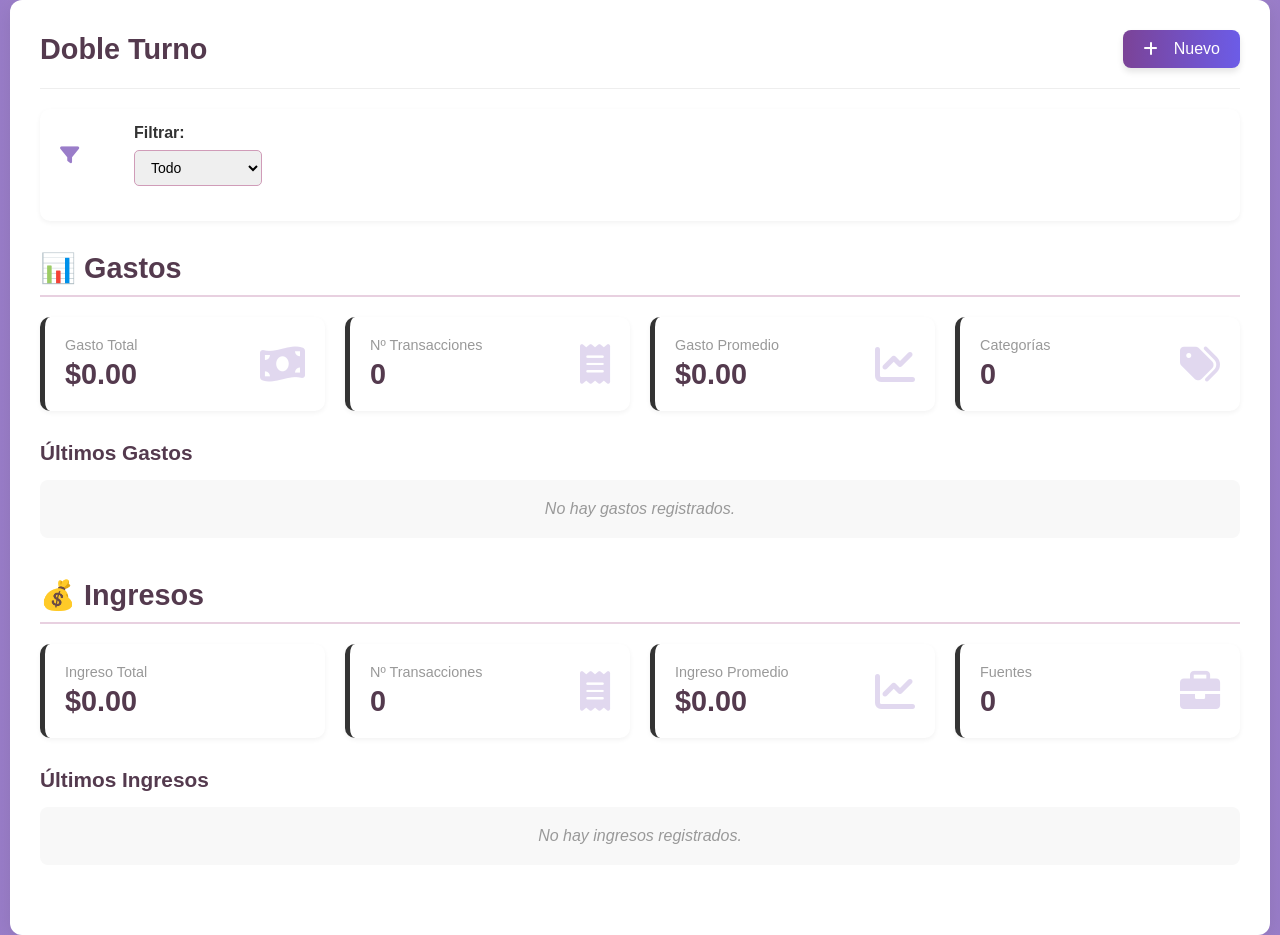
==== page1.html @ 8e4b6fa6 "feat(pwa): Estructura y bd" ====
<!DOCTYPE html>
<html lang="es">
<head>
    <meta charset="UTF-8">
    <meta name="viewport" content="width=device-width, initial-scale=1.0">
    <title>Doble Turno Gastos - Dashboard</title>
    <link rel="manifest" href="manifest.json">
    <link rel="stylesheet" href="styles.css"> 
    <link rel="stylesheet" href="https://cdnjs.cloudflare.com/ajax/libs/font-awesome/6.0.0/css/all.min.css">
</head>
<body>
    
    <div class="dashboard-container">

        <header class="dashboard-header">
            <div class="header-info">
                <h1>Doble Turno</h1>
            </div>
            <button class="new-expense-button" id="btnNuevoGasto">
                <i class="fas fa-plus"></i> Nuevo
            </button>
        </header> 
        
        <div class="filter-section">
            <div class="filter-controls">
                <i class="fas fa-filter filter-icon"></i>

                <div class="filter-group">
                    <label for="filter-mes">Filtrar:</label>
                    <select id="filter-mes" class="filter-select">
                        <option value="todo">Todo</option>
                        <option value="esta-semana">Esta semana</option>
                        <option value="este-mes">Este mes</option>
                        <option value="este-anio">Este año</option>
                    </select>
                </div>
            </div>
        </div>

        <section class="metrics-section">
            <h2 class="section-title">📊 Gastos</h2>
            
            <div class="metrics-grid">
                <div class="metric-card card-1">
                    <div class="metric-info">
                        <p class="metric-label">Gasto Total</p>
                        <h3 class="metric-value" id="gastoTotalValue">$0.00</h3>
                    </div>
                    <i class="fas fa-money-bill-wave card-icon"></i>
                </div>
                <div class="metric-card card-2">
                    <div class="metric-info">
                        <p class="metric-label">Nº Transacciones</p>
                        <h3 class="metric-value" id="gastoNumeroValue">0</h3>
                    </div>
                    <i class="fas fa-receipt card-icon"></i>
                </div>
                <div class="metric-card card-3">
                    <div class="metric-info">
                        <p class="metric-label">Gasto Promedio</p>
                        <h3 class="metric-value" id="gastoPromedioValue">$0.00</h3>
                    </div>
                    <i class="fas fa-chart-line card-icon"></i>
                </div>
                <div class="metric-card card-4">
                    <div class="metric-info">
                        <p class="metric-label">Categorías</p>
                        <h3 class="metric-value" id="gastoCategoriasValue">0</h3>
                    </div>
                    <i class="fas fa-tags card-icon"></i>
                </div>
            </div>
            
            <h3 class="list-title">Últimos Gastos</h3>
            <div class="transaction-list" id="gasto-list">
                </div>
        </section>

        <section class="metrics-section">
            <h2 class="section-title">💰 Ingresos</h2>
            
            <div class="metrics-grid">
                <div class="metric-card card-5">
                    <div class="metric-info">
                        <p class="metric-label">Ingreso Total</p>
                        <h3 class="metric-value" id="ingresoTotalValue">$0.00</h3>
                    </div>
                    <i class="fas fa-sack-dollar card-icon"></i>
                </div>
                <div class="metric-card card-6">
                    <div class="metric-info">
                        <p class="metric-label">Nº Transacciones</p>
                        <h3 class="metric-value" id="ingresoNumeroValue">0</h3>
                    </div>
                    <i class="fas fa-receipt card-icon"></i>
                </div>
                <div class="metric-card card-7">
                    <div class="metric-info">
                        <p class="metric-label">Ingreso Promedio</p>
                        <h3 class="metric-value" id="ingresoPromedioValue">$0.00</h3>
                    </div>
                    <i class="fas fa-chart-line card-icon"></i>
                </div>
                <div class="metric-card card-8">
                    <div class="metric-info">
                        <p class="metric-label">Fuentes</p>
                        <h3 class="metric-value" id="ingresoCategoriasValue">0</h3>
                    </div>
                    <i class="fas fa-briefcase card-icon"></i>
                </div>
            </div>
            
            <h3 class="list-title">Últimos Ingresos</h3>
            <div class="transaction-list" id="ingreso-list">
                </div>
        </section>

    </div>

    <div id="newExpenseModal" class="modal-overlay">
        <div class="modal-content">
            <div class="modal-header">
                <h2>Nueva Transacción</h2>
                <button class="close-button">&times;</button>
            </div>
            <form class="expense-form">
                
                <div class="form-group">
                    <label for="filter-trx">Tipo *</label>
                    <select id="filter-trx" name="tipo" required>
                        <option value="gasto">Gasto</option>
                        <option value="ingreso">Ingreso</option>
                    </select>
                </div>

                <div class="form-group">
                    <label for="monto">Monto *</label>
                    <input type="number" id="monto" name="monto" required min="0.01" step="0.01" placeholder="Ej: 50.00">
                </div>

                <div class="form-group">
                    <label for="categoria">Categoría *</label>
                    <select id="categoria" name="categoria" required>
                        <option value="">Seleccione una categoría</option>
                        <optgroup label="Gastos">
                            <option value="Comida">Comida</option>
                            <option value="Transporte">Transporte</option>
                            <option value="Servicios">Servicios</option>
                            <option value="Entretenimiento">Entretenimiento</option>
                            <option value="Otros">Otros Gastos</option>
                        </optgroup>
                        <optgroup label="Ingresos">
                            <option value="Salario">Salario</option>
                            <option value="Inversiones">Inversiones</option>
                            <option value="Regalo">Regalo</option>
                            <option value="Venta">Venta</option>
                        </optgroup>
                    </select>
                </div>

                <div class="form-group">
                    <label for="fecha">Fecha *</label>
                    <input type="date" id="fecha" name="fecha" required>
                </div>

                <div class="form-group">
                    <label for="metodoPago">Método de Pago</label>
                    <select id="metodoPago" name="metodoPago">
                        <option value="efectivo">Efectivo</option>
                        <option value="tarjeta">Tarjeta</option>
                        <option value="transferencia">Transferencia</option>
                    </select>
                </div>

                <div class="form-group">
                    <label for="recibo">Recibo (Foto)</label>
                    <input type="file" id="recibo" name="recibo" accept="image/*" capture="camera">
                </div>


                <div class="form-group">
                    <label for="descripcion">Descripción</label>
                    <textarea id="descripcion" name="descripcion" rows="4" placeholder="Agrega detalles..."></textarea>
                </div>

                <div class="form-actions">
                    <button type="button" class="action-button cancel-button">Cancelar</button>
                    <button type="submit" class="action-button save-button">Guardar</button>
                </div>
            </form>
        </div>
    </div>

    <script src="db.js"></script>
    <script src="main.js"></script> 

   <script>
    if ('serviceWorker' in navigator) {
        window.addEventListener('load', () => {
            navigator.serviceWorker.register('/service-worker.js')
                .then(reg => {
                    console.log('Service Worker registrado con éxito:', reg);
                })
                .catch(err => console.log('Registro de Service Worker falló:', err));
        });
    }
    </script>
</body>
</html>
---- styles.css ----
/* Variables para facilitar la personalización de colores */
:root {
    --color-fondo-claro: #fbe6f4; /* Rosa muy claro */
    --color-texto-oscuro: #543a4e; /* Marrón/púrpura oscuro */
    --color-borde-input: #d09cb8; /* Rosa medio */
    --color-boton: #543a4e; /* Mismo que el texto */
    --color-header-bg: #e8d0e0; /* Rosa de la barra superior */
}
/* Variables para colores (CONSOLIDADAS) */
:root {
    /* Colores base (ajustados a tu diseño rosa/púrpura) */
    --color-fondo-claro: #fbe6f4; 
    --color-texto-oscuro: #543a4e; 
    --color-borde-input: #d09cb8; 
    --color-boton: #543a4e; 
    --color-header-bg: #e8d0e0; 
    --color-texto: #333; 
    --color-borde: #DCDCDC; /* Gris claro para bordes */
    --color-principal: #6c5ce7; /* Púrpura */

    /* Colores de Acento y Tarjetas */
    --color-modal-header: #5D0C68; 
    --color-modal-acento: #6A0DAD; 
    --color-fondo-card: #fff;
    --color-gasto: #ff4757; /* Rojo */
    --color-ingreso: #34d399; /* Verde */
    
    /* Colores de Borde de Tarjetas */
    --color-card-1: var(--color-modal-acento); /* Púrpura */
    --color-card-2: #60a5fa; /* Azul */
    --color-card-3: #34d399; /* Verde */
    --color-card-4: #f97316; /* Naranja */
}

/* ==================================================== */
/* 1. ESTILOS GLOBALES Y DE DASHBOARD */
/* ==================================================== */
body {
    font-family: 'Roboto', sans-serif;
    margin: 0;
    padding: 0;
    display: flex;
    justify-content: center;
    align-items: center;
    min-height: 100vh;
    background-color: var(--color-fondo-claro);
    color: var(--color-texto);
    background: linear-gradient(to right, #9a7dc9, var(--color-fondo-claro), #9a7dc9);
}

.dashboard-container {
    width: 95%;
    max-width: 1200px;
    background-color: var(--color-fondo-card);
    border-radius: 12px;
    box-shadow: 0 4px 20px rgba(0, 0, 0, 0.1);
    padding: 30px;
}

/* --- Header y Botón Nuevo Gasto --- */
.dashboard-header {
    display: flex;
    justify-content: space-between;
    align-items: center;
    padding-bottom: 20px;
    margin-bottom: 20px;
    border-bottom: 1px solid #eee;
}

.header-info h1 {
    margin: 0;
    font-size: 1.8rem;
    color: var(--color-texto-oscuro);
}

.new-expense-button {
    background-color: var(--color-boton);
    color: white;
    border: none;
    padding: 10px 20px;
    border-radius: 8px;
    font-size: 1rem;
    cursor: pointer;
    display: flex;
    align-items: center;
    gap: 8px;
    transition: background-color 0.3s;
}
.new-expense-button:hover { background-color: #7d5a73; }

/* --- Títulos y Filtros --- */
.section-title {
    font-size: 1.8rem;
    color: var(--color-texto-oscuro);
    margin-top: 30px;
    margin-bottom: 20px;
    border-bottom: 2px solid var(--color-header-bg);
    padding-bottom: 10px;
}
.list-title {
    font-size: 1.3rem;
    color: var(--color-texto-oscuro);
    margin-top: 30px;
    margin-bottom: 15px;
}
.filter-controls {
    display: flex;
    align-items: center;
    gap: 15px;
    margin-bottom: 20px;
}
.filter-icon { color: var(--color-card-1); font-size: 1.2rem; }
.filter-group label { font-weight: 600; margin-right: 10px; }
.filter-select { padding: 8px 12px; border: 1px solid var(--color-borde); border-radius: 5px; }


/* --- Métricas (Tarjetas) - CSS GRID */
.metrics-grid {
    display: grid;
    grid-template-columns: repeat(auto-fit, minmax(220px, 1fr)); 
    gap: 20px;
    margin-bottom: 30px;
}

.metric-card {
    background-color: var(--color-fondo-card);
    border-radius: 10px;
    padding: 20px;
    box-shadow: 0 2px 5px rgba(0, 0, 0, 0.05);
    display: flex;
    justify-content: space-between;
    align-items: center;
    border-left: 5px solid; 
    transition: transform 0.2s, box-shadow 0.2s; 
}

/* Colores de borde para las 8 tarjetas */
.card-1, .card-5 { border-left-color: var(--color-card-1); }
.card-2, .card-6 { border-left-color: var(--color-card-2); }
.card-3, .card-7 { border-left-color: var(--color-card-3); }
.card-4, .card-8 { border-left-color: var(--color-card-4); }

.metric-card:hover {
    transform: translateY(-3px); 
    box-shadow: 0 4px 8px rgba(0, 0, 0, 0.1);
}

.metric-label { margin: 0; font-size: 0.9rem; color: #999; }
.metric-value { margin: 5px 0 0; font-size: 1.8rem; font-weight: bold; color: var(--color-texto-oscuro); }
.card-icon {
    font-size: 2.5rem;
    color: rgba(154, 125, 201, 0.3);
    margin-left: 15px;
}

/* --- Lista de Transacciones --- */
.transaction-list {
    display: flex;
    flex-direction: column;
    gap: 10px;
    margin-top: 15px;
    margin-bottom: 40px;
}

.transaction-item {
    display: flex;
    justify-content: space-between;
    align-items: center;
    padding: 15px;
    border-radius: 8px;
    background-color: #fcfcfc;
    box-shadow: 0 1px 3px rgba(0, 0, 0, 0.05);
    border-left: 5px solid; 
}
/* Colorea el borde lateral de la transacción */
.transaction-item:has(.t-amount.gasto) { border-left-color: var(--color-gasto); }
.transaction-item:has(.t-amount.ingreso) { border-left-color: var(--color-ingreso); }

.t-details { display: flex; align-items: center; gap: 15px; flex-grow: 1; }
.t-icon { font-size: 1.2rem; color: var(--color-borde-input); }
.t-info h4 { margin: 0; font-size: 1rem; font-weight: 600; color: var(--color-texto-oscuro); }
.t-info span { font-size: 0.85rem; color: #999; }
.t-amount { font-weight: bold; font-size: 1.1rem; min-width: 80px; text-align: right;}
.t-amount.gasto { color: var(--color-gasto); }
.t-amount.ingreso { color: var(--color-ingreso); }
.t-actions i { cursor: pointer; color: #999; margin-left: 15px; transition: color 0.2s; }
.t-actions i:hover { color: var(--color-gasto); }

.empty-list-message {
    text-align: center;
    padding: 20px;
    color: #999;
    font-style: italic;
    background-color: #f8f8f8;
    border-radius: 8px;
}


/* ==================================================== */
/* 2. ESTILOS DEL MODAL (con Scroll Fix) */
/* ==================================================== */

/* 1. Overlay */
.modal-overlay {
    display: none; 
    position: fixed;
    top: 0;
    left: 0;
    width: 100%;
    height: 100%; 
    background: rgba(0, 0, 0, 0.6);
    z-index: 1000;
}
.modal-overlay.active {
    display: flex; 
    justify-content: center; 
    align-items: center;     
}

/* 2. Modal Content (Contenedor principal con limitación de altura) */
.modal-content {
    background: white;
    width: 90%;
    max-width: 500px;
    border-radius: 12px;
    box-shadow: 0 5px 15px rgba(0, 0, 0, 0.3);
    max-height: 85vh; /* Limita la altura de la tarjeta */
    display: flex;
    flex-direction: column; 
    overflow: hidden; 
    padding: 0;
}

/* 3. Header del Modal (Fijo) */
.modal-header {
    display: flex;
    justify-content: space-between;
    align-items: center;
    padding: 15px 25px;
    border-bottom: 1px solid #eee;
    flex-shrink: 0; 
}
.modal-header h2 { margin: 0; font-size: 1.2rem; color: var(--color-modal-header); }
.close-button { background: none; border: none; font-size: 18px; color: #999; cursor: pointer; padding: 5px; transition: color 0.2s; }
.close-button:hover { color: #555; }

/* 4. Formulario (Área de Scroll) */
.expense-form {
    padding: 25px;
    overflow-y: auto;   /* Activa la barra de scroll vertical aquí */
    flex: 1;            
    min-height: 0;      
}

.form-group { margin-bottom: 20px; }
label { display: block; margin-bottom: 8px; color: #333333; font-weight: 600; }

.expense-form input:not([type="checkbox"]):not([type="file"]), 
.expense-form select, 
.expense-form textarea {
    width: 100%;
    padding: 12px;
    border: 1px solid var(--color-borde); 
    border-radius: 6px;
    box-sizing: border-box; 
    transition: border-color 0.3s;
    font-size: 16px;
}
.expense-form input:focus, .expense-form select:focus, .expense-form textarea:focus {
    border-color: var(--color-modal-acento);
    outline: none;
}
.form-group textarea { min-height: 80px; resize: vertical; }

/* 5. Botones de Acción */
.form-actions {
    display: flex;
    justify-content: flex-end;
    gap: 15px;
    margin-top: 30px;
}
.form-actions button {
    padding: 10px 20px;
    border-radius: 6px;
    font-size: 1rem;
    cursor: pointer;
    transition: background-color 0.3s, border-color 0.3s;
}
.form-actions .save-button { background-color: var(--color-modal-acento); color: white; border: none; }
.form-actions .cancel-button { background-color: transparent; color: var(--color-modal-acento); border: 1px solid var(--color-modal-acento); }
.form-actions .save-button:hover { background-color: #503d6d; }
.form-actions .cancel-button:hover { background-color: #f3f3f3; }

/* --- Media Query (Responsividad) --- */
@media (max-width: 768px) {
    .dashboard-container { padding: 20px 10px; }
    .metrics-grid { grid-template-columns: repeat(auto-fit, minmax(150px, 1fr)); }
}
/* 1. Estilos Globales y de Fondo */
body {
    font-family: sans-serif;
    margin: 0;
    padding: 0;
    display: flex;
    justify-content: center;
    align-items: center;
    min-height: 100vh;
    background-color: var(--color-fondo-claro);
    /* Aquí necesitarías CSS avanzado (background-image) para los billetes y corazones */
    /* Este degradado simula el borde púrpura de la ventana */
    background: linear-gradient(to right, #9a7dc9, var(--color-fondo-claro), #9a7dc9);
}

/* 2. Contenedor Principal (la "página") */
.login-container {
    width: 400px;
    background-color: white; /* El área central parece ser blanca/clara */
    border: 5px solid var(--color-borde-input);
    border-radius: 10px;
    box-shadow: 0 4px 8px rgba(0, 0, 0, 0.1);
    overflow: hidden; /* Para contener el header */
}

/* 3. Estilos del Encabezado (Logo y Título) */
.header {
    background-color: var(--color-header-bg);
    padding: 15px 20px;
    display: flex;
    flex-direction: column;
    align-items: flex-start;
    border-bottom: 2px solid var(--color-borde-input);
}

.logo-container {
    display: flex;
    align-items: center;
    margin-bottom: 10px;
}

.logo {
    width: 40px; /* Ajusta el tamaño de tu logo */
    height: auto;
    margin-right: 10px;
}

.logo-text {
    font-size: 10px;
    color: var(--color-texto-oscuro);
    font-weight: bold;
}

.header h1 {
    font-family: serif; /* Usar una fuente decorativa similar */
    font-size: 28px;
    color: var(--color-texto-oscuro);
    margin: 0;
    align-self: center; /* Centrar el título "Doble Turno Gastos" */
    padding-top: 10px;
}

/* 4. Estilos del Formulario */
.login-form {
    padding: 30px;
    display: flex;
    flex-direction: column;
    align-items: center;
}

.icon-placeholder {
    margin-bottom: 20px;
    font-size: 70px; /* Tamaño del ícono de usuario */
    color: #e8c4d7; /* Color rosa claro del ícono */
}

.input-group {
    width: 100%;
    margin-bottom: 15px;
}

.input-group input {
    width: 100%;
    padding: 10px 15px;
    box-sizing: border-box;
    border: 2px solid var(--color-borde-input);
    border-radius: 20px;
    font-size: 16px;
    color: var(--color-texto-oscuro);
    text-align: center; /* Centrar el texto dentro del input */
}

.input-group input::placeholder {
    color: var(--color-texto-oscuro);
    opacity: 0.7;
}

/* 5. Estilos del Botón */
.login-button {
    width: 100%;
    padding: 10px;
    background-color: var(--color-boton);
    color: white;
    border: none;
    border-radius: 20px;
    font-size: 18px;
    font-weight: bold;
    cursor: pointer;
    margin-top: 20px;
    transition: background-color 0.3s;
}

.login-button:hover {
    background-color: #725a6f;
}

/* 6. Mensaje de Error (oculto/pequeño) */
.error-message {
    font-size: 10px;
    color: #e8d0e0;
    margin-top: 15px;
}
/* Page 1
/* Variables para colores */
:root {
    --color-principal: #6c5ce7; /* Púrpura */
    --color-texto-principal: #333;
    --color-fondo-claro: #f8f8f8;
    --color-tarjeta-bg: white;
}

body {
    font-family: Arial, sans-serif;
    background-color: var(--color-fondo-claro);
    padding: 20px;
}

.dashboard-container {
    max-width: 1100px;
    margin: 0 auto;
}

/* 1. Encabezado y Botón */
.dashboard-header {
    display: flex;
    justify-content: space-between;
    align-items: center;
    margin-bottom: 25px;
}

.dashboard-header h1 {
    color: var(--color-principal);
    font-size: 30px;
    margin: 0;
}

.dashboard-header .date {
    color: #666;
    margin-top: 5px;
}

.new-expense-button {
    background: linear-gradient(to right, #7b4397, var(--color-principal));
    color: white;
    border: none;
    padding: 12px 20px;
    border-radius: 10px;
    font-size: 16px;
    cursor: pointer;
    box-shadow: 0 4px 6px rgba(0, 0, 0, 0.1);
    display: flex;
    align-items: center;
}

.new-expense-button i {
    margin-right: 8px;
}

/* 2. Sección de Filtros */
.filter-section {
    background-color: var(--color-tarjeta-bg);
    padding: 15px 20px;
    border-radius: 10px;
    margin-bottom: 25px;
    box-shadow: 0 2px 5px rgba(0, 0, 0, 0.05);
}

.filter-controls {
    display: flex;
    align-items: center;
}

.filter-icon {
    color: #999;
    margin-right: 40px;
    font-size: 45px;
}

.filter-group {
    margin-right: 20px;
    /* Estilos para el select */
}

.filter-select {
    padding: 8px 10px;
    border: 1px solid #ddd;
    border-radius: 5px;
    font-size: 14px;
    min-width: 120px;
}

/* 3. Grid de Métricas */
.metrics-grid {
    display: grid;
    /* 2 columnas por fila */
    grid-template-columns: repeat(2, 1fr); 
    gap: 20px;
    margin-bottom: 25px;
}

.metric-card {
    background-color: var(--color-tarjeta-bg);
    padding: 20px;
    border-radius: 10px;
    box-shadow: 0 4px 10px rgba(0, 0, 0, 0.08);
    display: flex;
    justify-content: space-between;
    align-items: center;
}

.metric-label {
    margin: 0;
    color: #888;
    font-size: 14px;
}

.metric-value {
    margin: 5px 0 0 0;
    font-size: 28px;
    font-weight: bold;
    color: var(--color-texto-principal);
}

.metric-icon {
    width: 45px;
    height: 45px;
    border-radius: 8px;
    /* Estilo de los cuadros de color */
}

/* Colores de los cuadros */
.metric-icon.purple { background: linear-gradient(135deg, #a55eea, #7b4397); }
.metric-icon.blue { background: linear-gradient(135deg, #0984e3, #74b9ff); }
.metric-icon.green { background: linear-gradient(135deg, #00b894, #55efc4); }
.metric-icon.orange { background: linear-gradient(135deg, #ff7675, #fab1a0); }

/* 4. Sección Inferior */
.detail-section h2 {
    font-size: 18px;
    color: var(--color-texto-principal);
    margin-bottom: 15px;
}

/* Variables para facilitar la personalización de colores */
:root {
    /* Colores base (ajustados a tu diseño rosa/púrpura) */
    --color-fondo-claro: #fbe6f4; /* Rosa muy claro */
    --color-texto-oscuro: #543a4e; /* Marrón/púrpura oscuro */
    --color-borde-input: #d09cb8; /* Rosa medio */
    --color-boton: #543a4e; /* Mismo que el texto del botón principal */
    --color-header-bg: #e8d0e0; /* Rosa de la barra superior */
    --color-texto: #333; /* Texto general */
    --color-borde: #d09cb8; /* Borde general */

    /* Colores de Tarjetas de Métricas (Ajustados al video) */
    --color-card-1: #9a7dc9; /* Púrpura */
    --color-card-2: #60a5fa; /* Azul */
    --color-card-3: #34d399; /* Verde */
    --color-card-4: #f97316; /* Naranja */
    --color-fondo-card: #fff;
}

/* 1. Estilos Globales y de Fondo */
body {
    font-family: sans-serif;
    margin: 0;
    padding: 0;
    display: flex;
    justify-content: center;
    align-items: center;
    min-height: 100vh;
    background-color: var(--color-fondo-claro);
    color: var(--color-texto);
    /* Degradado para simular el borde púrpura de la ventana */
    background: linear-gradient(to right, #9a7dc9, var(--color-fondo-claro), #9a7dc9);
}

/* 2. Contenedor Principal (Dashboard) */
.dashboard-container {
    width: 95%;
    max-width: 1100px;
    background-color: var(--color-fondo-card);
    border-radius: 12px;
    box-shadow: 0 4px 20px rgba(0, 0, 0, 0.1);
    padding: 20px;
}

/* --- HEADER del Dashboard --- */
.dashboard-header {
    display: flex;
    justify-content: space-between;
    align-items: center;
    padding-bottom: 20px;
    margin-bottom: 20px;
    border-bottom: 1px solid #eee;
}

.header-info h1 {
    margin: 0;
    font-size: 1.8rem;
    color: var(--color-texto-oscuro);
}

.header-info h2 {
    margin: 0;
    font-size: 1.1rem;
    color: var(--color-texto);
    font-weight: 400;
}

.header-info .date {
    font-size: 0.8rem;
    color: #999;
}

.new-expense-button {
    background-color: var(--color-boton);
    color: white;
    border: none;
    padding: 10px 20px;
    border-radius: 8px;
    font-size: 1rem;
    cursor: pointer;
    display: flex;
    align-items: center;
    gap: 8px;
    transition: background-color 0.3s;
}

.new-expense-button:hover {
    background-color: #7d5a73; /* Tono más oscuro */
}

/* --- Filtros --- */
.filter-section {
    margin-bottom: 20px;
}

.filter-controls {
    display: flex;
    align-items: center;
    gap: 15px;
}

.filter-icon {
    color: var(--color-card-1); /* Púrpura */
    font-size: 1.2rem;
}

.filter-group label {
    font-weight: 600;
    margin-right: 10px;
}

.filter-select {
    padding: 8px 12px;
    border: 1px solid var(--color-borde);
    border-radius: 5px;
}

/* --- Métricas (Tarjetas) --- */
.metrics-grid {
    display: grid;
    grid-template-columns: repeat(auto-fit, minmax(200px, 1fr));
    gap: 20px;
    margin-bottom: 30px;
}

.metric-card {
    background-color: var(--color-fondo-card);
    border-radius: 10px;
    padding: 20px;
    box-shadow: 0 2px 5px rgba(0, 0, 0, 0.05);
    display: flex;
    justify-content: space-between;
    align-items: center;
    border-left: 5px solid; /* Usado para el color de la tarjeta */
}

.card-1 { border-left-color: var(--color-card-1); }
.card-2 { border-left-color: var(--color-card-2); }
.card-3 { border-left-color: var(--color-card-3); }
.card-4 { border-left-color: var(--color-card-4); }

.metric-label {
    margin: 0;
    font-size: 0.9rem;
    color: #999;
}

.metric-value {
    margin: 5px 0 0;
    font-size: 1.6rem;
    font-weight: bold;
    color: var(--color-texto-oscuro);
}

.metric-icon {
    width: 40px;
    height: 40px;
    border-radius: 50%;
    /* Simulación de íconos en los colores */
}

/* --- Tabla de Gastos (Detalle) --- */
.detail-section h3 {
    color: var(--color-texto-oscuro);
    border-bottom: 1px solid #eee;
    padding-bottom: 10px;
    margin-bottom: 15px;
}

.transaction-list {
    display: flex;
    flex-direction: column;
    gap: 15px;
}

.transaction-item {
    display: flex;
    justify-content: space-between;
    align-items: center;
    padding: 10px 0;
    border-bottom: 1px solid #f9f9f9;
}

.t-details {
    display: flex;
    align-items: center;
    gap: 15px;
}

.t-info h4 {
    margin: 0;
    font-size: 1rem;
    font-weight: 600;
}

.t-info span {
    font-size: 0.85rem;
    color: #999;
}

.t-amount {
    font-weight: bold;
    color: #ff4757; /* Rojo para gastos */
}

.t-actions i {
    cursor: pointer;
    color: var(--color-borde-input);
    margin-left: 10px;
}

/* ---------------------------------------------------- */
/* --- MODAL NUEVO GASTO (Clases usadas en nwgasto.html) --- */
/* ---------------------------------------------------- */

/* 1. Overlay (Fondo oscuro) */
.modal-overlay {
    /* CLAVE: Oculto por defecto y cubre toda la pantalla */
    display: none; 
    position: fixed;
    top: 0;
    left: 0;
    width: 100%;
    height: 100%; /* CLAVE: Ocupa el 100% para centrar */
    background: rgba(0, 0, 0, 0.6);
    z-index: 1000;
}

/* Estado Activo: Muestra y Centra */
.modal-overlay.active {
    display: flex; /* Esto lo hace visible */
    justify-content: center; /* Centrado horizontal */
    align-items: center;     /* Centrado vertical */
}

/* 2. El contenedor blanco (Modal Content) */
.modal-content {
    background: white;
    width: 90%;
    max-width: 500px;
    border-radius: 12px;
    box-shadow: 0 5px 15px rgba(0, 0, 0, 0.3);
    
    /* REGLAS CLAVE PARA SCROLL y Altura */
    max-height: 85vh; /* Limita la altura de la tarjeta */
    display: flex;
    flex-direction: column; /* Apila Header y Form */
    overflow: hidden; /* Oculta desbordamiento general */
    padding: 0;
    margin: 0; /* Asegura que no haya márgenes que lo empujen */
}

/* 3. Header del Modal (Se queda Fijo) */
.modal-header {
    display: flex;
    justify-content: space-between;
    align-items: center;
    padding: 15px 25px;
    border-bottom: 1px solid #eee;
    color: var(--color-texto-oscuro);
    
    /* REGLA CLAVE: No se achica con el scroll */
    flex-shrink: 0;
}

.modal-header h2 {
    margin: 0;
    font-size: 1.2rem;
}

.close-button {
    background: none;
    border: none;
    font-size: 18px;
    color: #999;
    cursor: pointer;
    padding: 5px;
    transition: color 0.2s;
}

.close-button:hover {
    color: #555;
}


/* 4. Estilos del Formulario (Área de Scroll) */
.expense-form {
    padding: 25px;
    
    /* REGLAS CLAVE PARA SCROLL */
    overflow-y: auto;   /* Activa la barra de scroll vertical aquí */
    flex: 1;            /* Ocupa todo el espacio sobrante dentro del modal */
    min-height: 0;      /* Truco técnico para asegurar el scroll en Flexbox */
}

.input-with-prefix,
.input-with-icon {
    display: flex;
    align-items: center;
    border: 1px solid var(--color-borde);
    border-radius: 5px;
    padding: 10px 12px;
    
    /* === CORRECCIÓN CLAVE === */
    width: 100%; 
    box-sizing: border-box; /* Impide que el padding rompa el width: 100% */
}

.form-group select {
    /* Ocupa el espacio restante dentro de su contenedor (aunque aquí el contenedor es el mismo select si está solo) */
    flex-grow: 1; 
    border: none;
    padding: 0;
    font-size: 16px;
    /* ... otras reglas ... */

    /* === CORRECCIÓN CLAVE (para que el select se vea como un input) === */
    width: 100%;
    padding: 10px 12px;
    border: 1px solid var(--color-borde);
    border-radius: 5px;
    box-sizing: border-box; /* Asegura el ancho correcto */
}

.form-group textarea {
    min-height: 80px;
    resize: vertical;
    
    /* === CORRECCIÓN CLAVE === */
    width: 100%;
    padding: 10px 12px; /* Alinea el texto con los inputs */
    border: 1px solid var(--color-borde); /* Borde para que se vea como los inputs */
    border-radius: 5px;
    box-sizing: border-box;
    font-size: 16px;
}

/* ... (El resto de estilos de inputs/selects siguen aquí) ... */

/* Acciones del formulario (Botones) */
.form-actions {
    display: flex;
    justify-content: flex-end;
    gap: 15px;
    margin-top: 30px;
}
/* ... (Estilos de .action-button, .cancel-button, .save-button) ... */
.card-5 { border-left-color: var(--color-card-1); } /* Reutilizamos los colores */
.card-6 { border-left-color: var(--color-card-2); }
.card-7 { border-left-color: var(--color-card-3); }
.card-8 { border-left-color: var(--color-card-4); }
/* styles.css (Añadir al final o en la sección de "Tabla de Gastos") */

/* --- Tabla de Gastos (Detalle) --- */
.detail-section h3 {
    color: var(--color-texto-oscuro);
    border-bottom: 1px solid #eee;
    padding-bottom: 10px;
    margin-bottom: 15px;
}

.transaction-list {
    display: flex;
    flex-direction: column;
    gap: 15px;
    margin-top: 20px;
    margin-bottom: 40px;
}

.transaction-item {
    display: flex;
    justify-content: space-between;
    align-items: center;
    padding: 15px 10px;
    border-radius: 8px;
    background-color: var(--color-fondo-card); /* Blanco */
    box-shadow: 0 1px 3px rgba(0, 0, 0, 0.05);
}

.t-details {
    display: flex;
    align-items: center;
    gap: 15px;
}

.t-icon {
    font-size: 1.2rem;
    color: var(--color-borde-input);
}

.t-info h4 {
    margin: 0;
    font-size: 1rem;
    font-weight: 600;
    color: var(--color-texto-oscuro);
}

.t-info span {
    font-size: 0.85rem;
    color: #999;
}

/* Colores para el Monto */
.t-amount {
    font-weight: bold;
    font-size: 1.1rem;
}

.t-amount.gasto {
    color: #ff4757; /* Rojo para gasto */
}

.t-amount.ingreso {
    color: #34d399; /* Verde para ingreso */
}

.t-actions i {
    cursor: pointer;
    color: #999;
    margin-left: 15px;
    transition: color 0.2s;
}

.t-actions i:hover {
    color: #ff4757; /* Rojo para icono de eliminar */
}
/* --- Contenedor Principal (Dashboard) --- */
.dashboard-container {
    width: 95%;
    max-width: 1200px; /* Aumentar el ancho máximo para más espacio */
    background-color: var(--color-fondo-card);
    border-radius: 12px;
    box-shadow: 0 4px 20px rgba(0, 0, 0, 0.1);
    padding: 30px; /* Más espacio interno */
}

/* --- Títulos de Sección (Añadidos) --- */
.section-title {
    font-size: 1.8rem;
    color: var(--color-texto-oscuro);
    margin-top: 30px;
    margin-bottom: 20px;
    border-bottom: 2px solid var(--color-header-bg);
    padding-bottom: 10px;
}

.list-title {
    font-size: 1.3rem;
    color: var(--color-texto-oscuro);
    margin-top: 30px;
    margin-bottom: 15px;
}

/* --- Métricas (Tarjetas) - USANDO CSS GRID --- */
.metrics-grid {
    display: grid;
    /* Grid Responsivo: 4 columnas en desktop, se ajusta automáticamente en vista más pequeña */
    grid-template-columns: repeat(auto-fit, minmax(220px, 1fr)); 
    gap: 20px;
    margin-bottom: 30px;
}

.metric-card {
    border-radius: 10px;
    padding: 20px;
    box-shadow: 0 2px 5px rgba(0, 0, 0, 0.05);
    display: flex;
    justify-content: space-between;
    align-items: center;
    border-left: 5px solid; 
    transition: transform 0.2s, box-shadow 0.2s; 
}

.metric-card:hover {
    transform: translateY(-3px); /* Pequeño efecto de elevación al pasar el mouse */
    box-shadow: 0 4px 8px rgba(0, 0, 0, 0.1);
}

.metric-value {
    font-size: 1.8rem; /* El número más grande */
    font-weight: bold;
    color: var(--color-texto-oscuro);
}

/* Estilo para los iconos grandes de las tarjetas */
.card-icon {
    font-size: 2.5rem;
    color: rgba(154, 125, 201, 0.3); /* Color semi-transparente para un efecto sutil */
    margin-left: 15px;
}

/* --- Lista de Transacciones (Añadir/Ajustar para el mensaje de lista vacía) --- */
.transaction-list {
    display: flex;
    flex-direction: column;
    gap: 15px;
    margin-top: 15px;
    margin-bottom: 40px;
}

.transaction-item {
    /* ... (Estilos de las transacciones individuales se mantienen) ... */
    padding: 15px; 
    background-color: #fcfcfc; /* Fondo ligeramente diferente para destacar */
}

.empty-list-message {
    text-align: center;
    padding: 20px;
    color: #999;
    font-style: italic;
    background-color: #f8f8f8;
    border-radius: 8px;
}

/* --- Media Query para Responsividad (ej. en móviles) --- */
@media (max-width: 768px) {
    .dashboard-container {
        padding: 20px 10px;
    }

    .metrics-grid {
        /* En móviles, mostrar 2 columnas */
        grid-template-columns: repeat(auto-fit, minmax(150px, 1fr)); 
    }
}
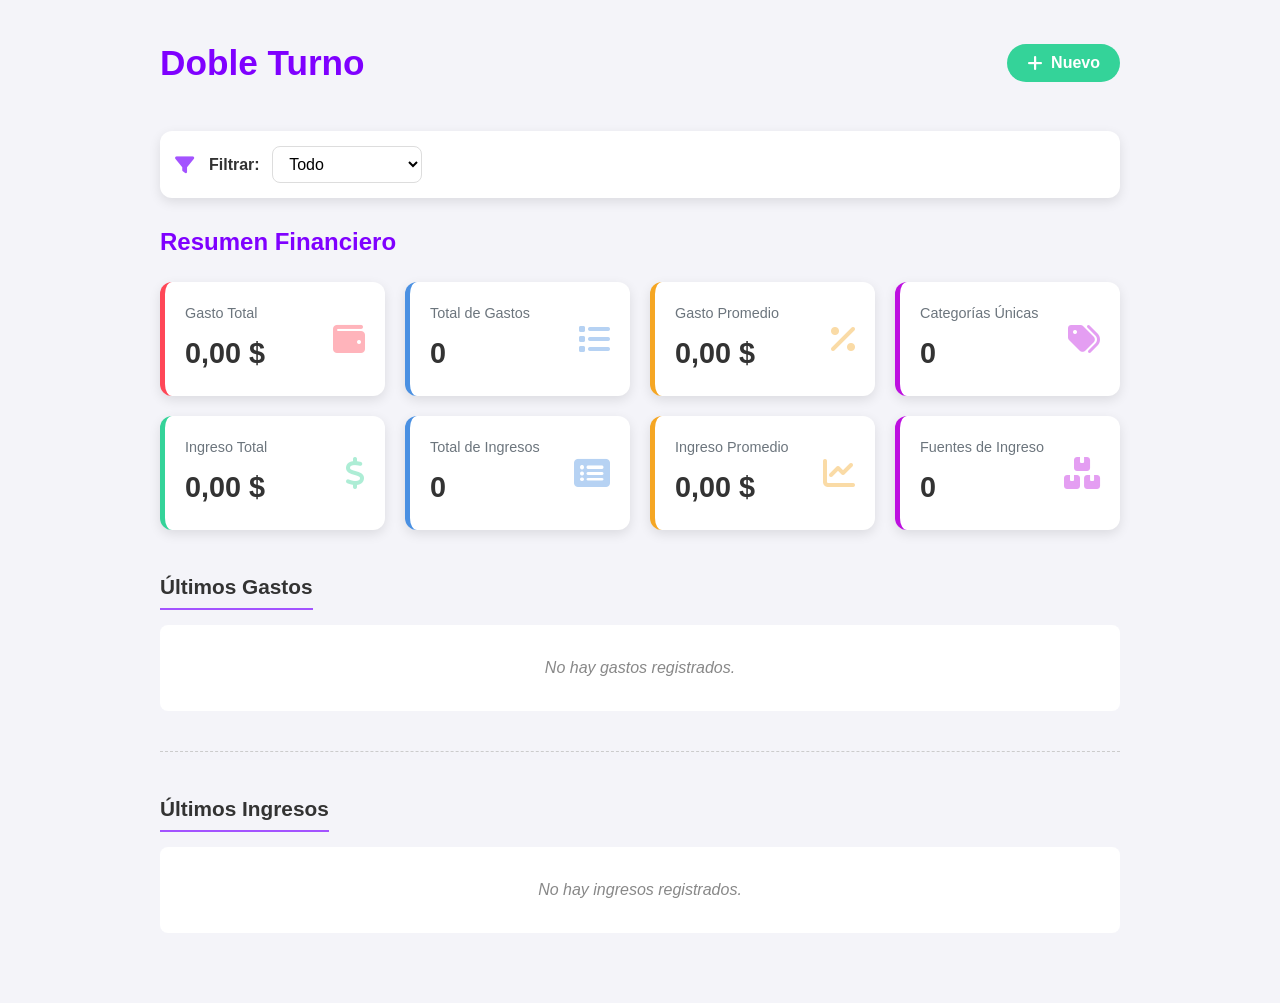
==== commit 501f5c37: "FIX(PWA):MODAL MOSTRAR" ====
--- a/page1.html
+++ b/page1.html
@@ -4,6 +4,7 @@
     <meta charset="UTF-8">
     <meta name="viewport" content="width=device-width, initial-scale=1.0">
     <title>Doble Turno Gastos - Dashboard</title>
+    
     <link rel="manifest" href="manifest.json">
     <link rel="stylesheet" href="styles.css"> 
     <link rel="stylesheet" href="https://cdnjs.cloudflare.com/ajax/libs/font-awesome/6.0.0/css/all.min.css">
@@ -38,86 +39,89 @@
         </div>
 
         <section class="metrics-section">
-            <h2 class="section-title">📊 Gastos</h2>
+            <h2 class="section-title">Resumen Financiero</h2>
+            <div class="metrics-grid">
+                
+                <div class="metric-card card-1">
+                    <div class="metric-info">
+                        <p class="metric-label">Gasto Total</p>
+                        <span class="metric-value" id="gastoTotalValue">$0.00</span>
+                    </div>
+                    <i class="fas fa-wallet card-icon"></i>
+                </div>
+                <div class="metric-card card-2">
+                    <div class="metric-info">
+                        <p class="metric-label">Total de Gastos</p>
+                        <span class="metric-value" id="gastoNumeroValue">0</span>
+                    </div>
+                    <i class="fas fa-list card-icon"></i>
+                </div>
+                <div class="metric-card card-3">
+                    <div class="metric-info">
+                        <p class="metric-label">Gasto Promedio</p>
+                        <span class="metric-value" id="gastoPromedioValue">$0.00</span>
+                    </div>
+                    <i class="fas fa-percent card-icon"></i>
+                </div>
+                <div class="metric-card card-4">
+                    <div class="metric-info">
+                        <p class="metric-label">Categorías Únicas</p>
+                        <span class="metric-value" id="gastoCategoriasValue">0</span>
+                    </div>
+                    <i class="fas fa-tags card-icon"></i>
+                </div>
+
+                <div class="metric-card card-5">
+                    <div class="metric-info">
+                        <p class="metric-label">Ingreso Total</p>
+                        <span class="metric-value" id="ingresoTotalValue">$0.00</span>
+                    </div>
+                    <i class="fas fa-dollar-sign card-icon"></i>
+                </div>
+                <div class="metric-card card-6">
+                    <div class="metric-info">
+                        <p class="metric-label">Total de Ingresos</p>
+                        <span class="metric-value" id="ingresoNumeroValue">0</span>
+                    </div>
+                    <i class="fas fa-list-alt card-icon"></i>
+                </div>
+                <div class="metric-card card-7">
+                    <div class="metric-info">
+                        <p class="metric-label">Ingreso Promedio</p>
+                        <span class="metric-value" id="ingresoPromedioValue">$0.00</span>
+                    </div>
+                    <i class="fas fa-chart-line card-icon"></i>
+                </div>
+                <div class="metric-card card-8">
+                    <div class="metric-info">
+                        <p class="metric-label">Fuentes de Ingreso</p>
+                        <span class="metric-value" id="ingresoCategoriasValue">0</span>
+                    </div>
+                    <i class="fas fa-boxes-stacked card-icon"></i>
+                </div>
+                
+            </div>
+        </section>
+
+        <section class="transaction-lists">
             
-            <div class="metrics-grid">
-                <div class="metric-card card-1">
-                    <div class="metric-info">
-                        <p class="metric-label">Gasto Total</p>
-                        <h3 class="metric-value" id="gastoTotalValue">$0.00</h3>
-                    </div>
-                    <i class="fas fa-money-bill-wave card-icon"></i>
-                </div>
-                <div class="metric-card card-2">
-                    <div class="metric-info">
-                        <p class="metric-label">Nº Transacciones</p>
-                        <h3 class="metric-value" id="gastoNumeroValue">0</h3>
-                    </div>
-                    <i class="fas fa-receipt card-icon"></i>
-                </div>
-                <div class="metric-card card-3">
-                    <div class="metric-info">
-                        <p class="metric-label">Gasto Promedio</p>
-                        <h3 class="metric-value" id="gastoPromedioValue">$0.00</h3>
-                    </div>
-                    <i class="fas fa-chart-line card-icon"></i>
-                </div>
-                <div class="metric-card card-4">
-                    <div class="metric-info">
-                        <p class="metric-label">Categorías</p>
-                        <h3 class="metric-value" id="gastoCategoriasValue">0</h3>
-                    </div>
-                    <i class="fas fa-tags card-icon"></i>
-                </div>
+            <div class="gasto-section">
+                <h2 class="list-title">Últimos Gastos</h2>
+                <div class="transaction-list" id="gasto-list">
+                    </div>
+            </div>
+
+            <hr style="margin: 40px 0; border: 0; border-top: 1px dashed #ccc;">
+
+            <div class="ingreso-section">
+                <h2 class="list-title">Últimos Ingresos</h2>
+                <div class="transaction-list" id="ingreso-list">
+                    </div>
             </div>
             
-            <h3 class="list-title">Últimos Gastos</h3>
-            <div class="transaction-list" id="gasto-list">
-                </div>
         </section>
 
-        <section class="metrics-section">
-            <h2 class="section-title">💰 Ingresos</h2>
-            
-            <div class="metrics-grid">
-                <div class="metric-card card-5">
-                    <div class="metric-info">
-                        <p class="metric-label">Ingreso Total</p>
-                        <h3 class="metric-value" id="ingresoTotalValue">$0.00</h3>
-                    </div>
-                    <i class="fas fa-sack-dollar card-icon"></i>
-                </div>
-                <div class="metric-card card-6">
-                    <div class="metric-info">
-                        <p class="metric-label">Nº Transacciones</p>
-                        <h3 class="metric-value" id="ingresoNumeroValue">0</h3>
-                    </div>
-                    <i class="fas fa-receipt card-icon"></i>
-                </div>
-                <div class="metric-card card-7">
-                    <div class="metric-info">
-                        <p class="metric-label">Ingreso Promedio</p>
-                        <h3 class="metric-value" id="ingresoPromedioValue">$0.00</h3>
-                    </div>
-                    <i class="fas fa-chart-line card-icon"></i>
-                </div>
-                <div class="metric-card card-8">
-                    <div class="metric-info">
-                        <p class="metric-label">Fuentes</p>
-                        <h3 class="metric-value" id="ingresoCategoriasValue">0</h3>
-                    </div>
-                    <i class="fas fa-briefcase card-icon"></i>
-                </div>
-            </div>
-            
-            <h3 class="list-title">Últimos Ingresos</h3>
-            <div class="transaction-list" id="ingreso-list">
-                </div>
-        </section>
-
-    </div>
-
-    <div id="newExpenseModal" class="modal-overlay">
+    </div> <div id="newExpenseModal" class="modal-overlay">
         <div class="modal-content">
             <div class="modal-header">
                 <h2>Nueva Transacción</h2>
@@ -126,63 +130,63 @@
             <form class="expense-form">
                 
                 <div class="form-group">
-                    <label for="filter-trx">Tipo *</label>
-                    <select id="filter-trx" name="tipo" required>
+                    <label for="tipo">Tipo de Transacción</label>
+                    <select id="tipo" name="tipo" required>
                         <option value="gasto">Gasto</option>
                         <option value="ingreso">Ingreso</option>
                     </select>
                 </div>
 
                 <div class="form-group">
-                    <label for="monto">Monto *</label>
-                    <input type="number" id="monto" name="monto" required min="0.01" step="0.01" placeholder="Ej: 50.00">
-                </div>
-
-                <div class="form-group">
-                    <label for="categoria">Categoría *</label>
+                    <label for="monto">Monto ($)</label>
+                    <input type="number" id="monto" name="monto" min="0.01" step="0.01" required>
+                </div>
+
+                <div class="form-group">
+                    <label for="categoria">Categoría / Fuente</label>
                     <select id="categoria" name="categoria" required>
-                        <option value="">Seleccione una categoría</option>
-                        <optgroup label="Gastos">
-                            <option value="Comida">Comida</option>
-                            <option value="Transporte">Transporte</option>
-                            <option value="Servicios">Servicios</option>
-                            <option value="Entretenimiento">Entretenimiento</option>
-                            <option value="Otros">Otros Gastos</option>
+                        <optgroup label="Gastos Comunes">
+                            <option value="alimentos">Alimentos</option>
+                            <option value="transporte">Transporte</option>
+                            <option value="servicios">Servicios (Luz, Agua, Internet)</option>
+                            <option value="ocio">Ocio y Entretenimiento</option>
+                            <option value="ropa">Ropa y Vestimenta</option>
                         </optgroup>
-                        <optgroup label="Ingresos">
-                            <option value="Salario">Salario</option>
-                            <option value="Inversiones">Inversiones</option>
-                            <option value="Regalo">Regalo</option>
-                            <option value="Venta">Venta</option>
+                        <optgroup label="Fuentes de Ingreso">
+                            <option value="salario">Salario</option>
+                            <option value="venta">Venta / Trabajo Extra</option>
+                            <option value="regalo">Regalo / Donación</option>
+                            <option value="inversion">Inversión / Dividendo</option>
                         </optgroup>
-                    </select>
-                </div>
-
-                <div class="form-group">
-                    <label for="fecha">Fecha *</label>
+                        <option value="otro">Otro</option>
+                    </select>
+                </div>
+
+                <div class="form-group">
+                    <label for="fecha">Fecha</label>
                     <input type="date" id="fecha" name="fecha" required>
                 </div>
-
+                
                 <div class="form-group">
                     <label for="metodoPago">Método de Pago</label>
                     <select id="metodoPago" name="metodoPago">
                         <option value="efectivo">Efectivo</option>
-                        <option value="tarjeta">Tarjeta</option>
+                        <option value="debito">Tarjeta de Débito</option>
+                        <option value="credito">Tarjeta de Crédito</option>
                         <option value="transferencia">Transferencia</option>
                     </select>
                 </div>
 
                 <div class="form-group">
-                    <label for="recibo">Recibo (Foto)</label>
-                    <input type="file" id="recibo" name="recibo" accept="image/*" capture="camera">
-                </div>
-
-
-                <div class="form-group">
-                    <label for="descripcion">Descripción</label>
-                    <textarea id="descripcion" name="descripcion" rows="4" placeholder="Agrega detalles..."></textarea>
-                </div>
-
+                    <label for="descripcion">Descripción (opcional)</label>
+                    <textarea id="descripcion" name="descripcion" rows="2"></textarea>
+                </div>
+                
+                <div class="form-group">
+                    <label for="recibo">Adjuntar Recibo (opcional)</label>
+                    <input type="file" id="recibo" name="recibo" accept="image/*">
+                </div>
+                
                 <div class="form-actions">
                     <button type="button" class="action-button cancel-button">Cancelar</button>
                     <button type="submit" class="action-button save-button">Guardar</button>
@@ -191,19 +195,68 @@
         </div>
     </div>
 
+
+    <div id="detailsModal" class="modal-overlay">
+        <div class="modal-content details-modal-content">
+            <div class="modal-header">
+                <h3 id="details-title">Detalles de Transacción</h3>
+                <button class="close-button" id="closeDetailsModal">&times;</button>
+            </div>
+            
+            <div class="modal-body details-grid">
+                
+                <div class="detail-item type-item">
+                    <p><strong>Tipo:</strong></p>
+                    <span id="detail-tipo"></span>
+                </div>
+                <div class="detail-item amount-item">
+                    <p><strong>Monto:</strong></p>
+                    <span id="detail-monto"></span>
+                </div>
+
+                <div class="detail-item">
+                    <p><strong>Categoría:</strong></p>
+                    <span id="detail-categoria"></span>
+                </div>
+                <div class="detail-item">
+                    <p><strong>Fecha:</strong></p>
+                    <span id="detail-fecha"></span>
+                </div>
+
+                <div class="detail-item full-width">
+                    <p><strong>Método de Pago:</strong></p>
+                    <span id="detail-metodoPago"></span>
+                </div>
+
+                <div class="detail-item description-item full-width">
+                    <p><strong>Descripción:</strong></p>
+                    <span id="detail-descripcion"></span>
+                </div>
+                
+                <div class="detail-item receipt-section full-width">
+                    <h4>Recibo/Comprobante:</h4>
+                    <img id="detail-recibo" class="recibo-img" src="" alt="Recibo de la Transacción">
+                    <p id="no-recibo-msg" style="display: none;">No se adjuntó recibo.</p>
+                </div>
+            </div>
+        </div>
+    </div>
+
+
     <script src="db.js"></script>
     <script src="main.js"></script> 
 
-   <script>
-    if ('serviceWorker' in navigator) {
-        window.addEventListener('load', () => {
-            navigator.serviceWorker.register('/service-worker.js')
-                .then(reg => {
-                    console.log('Service Worker registrado con éxito:', reg);
-                })
-                .catch(err => console.log('Registro de Service Worker falló:', err));
-        });
-    }
+    <script>
+        if ('serviceWorker' in navigator) {
+            window.addEventListener('load', () => {
+                navigator.serviceWorker.register('/service-worker.js')
+                    .then(reg => {
+                        console.log('Service Worker registrado con éxito:', reg);
+                    })
+                    .catch(err => console.log('Registro de Service Worker falló:', err));
+            });
+        }
     </script>
+
 </body>
 </html>
--- a/styles.css
+++ b/styles.css
@@ -1,682 +1,134 @@
-/* Variables para facilitar la personalización de colores */
+/* =============================== */
+/* 1. Estilos Globales y Reset */
+/* =============================== */
 :root {
-    --color-fondo-claro: #fbe6f4; /* Rosa muy claro */
-    --color-texto-oscuro: #543a4e; /* Marrón/púrpura oscuro */
-    --color-borde-input: #d09cb8; /* Rosa medio */
-    --color-boton: #543a4e; /* Mismo que el texto */
-    --color-header-bg: #e8d0e0; /* Rosa de la barra superior */
-}
-/* Variables para colores (CONSOLIDADAS) */
-:root {
-    /* Colores base (ajustados a tu diseño rosa/púrpura) */
-    --color-fondo-claro: #fbe6f4; 
-    --color-texto-oscuro: #543a4e; 
-    --color-borde-input: #d09cb8; 
-    --color-boton: #543a4e; 
-    --color-header-bg: #e8d0e0; 
-    --color-texto: #333; 
-    --color-borde: #DCDCDC; /* Gris claro para bordes */
-    --color-principal: #6c5ce7; /* Púrpura */
-
-    /* Colores de Acento y Tarjetas */
-    --color-modal-header: #5D0C68; 
-    --color-modal-acento: #6A0DAD; 
-    --color-fondo-card: #fff;
-    --color-gasto: #ff4757; /* Rojo */
-    --color-ingreso: #34d399; /* Verde */
-    
-    /* Colores de Borde de Tarjetas */
-    --color-card-1: var(--color-modal-acento); /* Púrpura */
-    --color-card-2: #60a5fa; /* Azul */
-    --color-card-3: #34d399; /* Verde */
-    --color-card-4: #f97316; /* Naranja */
-}
-
-/* ==================================================== */
-/* 1. ESTILOS GLOBALES Y DE DASHBOARD */
-/* ==================================================== */
-body {
-    font-family: 'Roboto', sans-serif;
+    --primary-color: #7f00ff; /* Morado Oscuro */
+    --secondary-color: #a353ff; /* Morado Claro */
+    --background-color: #f4f4f9;
+    --card-background: #ffffff;
+    --text-color: #333;
+    --shadow-light: 0 4px 12px rgba(0, 0, 0, 0.1);
+    --shadow-medium: 0 8px 16px rgba(0, 0, 0, 0.15);
+
+    /* Colores de Tarjetas */
+    --color-gasto: #ff4757;
+    --color-ingreso: #34d399;
+}
+
+* {
+    box-sizing: border-box;
     margin: 0;
     padding: 0;
-    display: flex;
-    justify-content: center;
-    align-items: center;
-    min-height: 100vh;
-    background-color: var(--color-fondo-claro);
-    color: var(--color-texto);
-    background: linear-gradient(to right, #9a7dc9, var(--color-fondo-claro), #9a7dc9);
-}
-
+}
+
+body {
+    font-family: 'Arial', sans-serif;
+    background-color: var(--background-color);
+    color: var(--text-color);
+    line-height: 1.6;
+    padding-bottom: 50px; /* Espacio para dispositivos móviles */
+}
+
+/* =============================== */
+/* 2. Dashboard y Header */
+/* =============================== */
 .dashboard-container {
-    width: 95%;
-    max-width: 1200px;
-    background-color: var(--color-fondo-card);
-    border-radius: 12px;
-    box-shadow: 0 4px 20px rgba(0, 0, 0, 0.1);
-    padding: 30px;
-}
-
-/* --- Header y Botón Nuevo Gasto --- */
+    max-width: 1000px;
+    margin: 0 auto;
+    padding: 20px;
+}
+
 .dashboard-header {
     display: flex;
     justify-content: space-between;
     align-items: center;
-    padding-bottom: 20px;
-    margin-bottom: 20px;
-    border-bottom: 1px solid #eee;
+    padding: 15px 0;
+    margin-bottom: 25px;
 }
 
 .header-info h1 {
-    margin: 0;
-    font-size: 1.8rem;
-    color: var(--color-texto-oscuro);
-}
-
+    font-size: 2.2em;
+    color: var(--primary-color);
+    font-weight: bold;
+}
+
+/* Botón de Nueva Transacción */
 .new-expense-button {
-    background-color: var(--color-boton);
+    background-color: var(--color-ingreso);
     color: white;
     border: none;
     padding: 10px 20px;
-    border-radius: 8px;
-    font-size: 1rem;
+    border-radius: 50px;
     cursor: pointer;
-    display: flex;
-    align-items: center;
-    gap: 8px;
-    transition: background-color 0.3s;
-}
-.new-expense-button:hover { background-color: #7d5a73; }
-
-/* --- Títulos y Filtros --- */
-.section-title {
-    font-size: 1.8rem;
-    color: var(--color-texto-oscuro);
-    margin-top: 30px;
-    margin-bottom: 20px;
-    border-bottom: 2px solid var(--color-header-bg);
-    padding-bottom: 10px;
-}
-.list-title {
-    font-size: 1.3rem;
-    color: var(--color-texto-oscuro);
-    margin-top: 30px;
-    margin-bottom: 15px;
-}
-.filter-controls {
-    display: flex;
-    align-items: center;
-    gap: 15px;
-    margin-bottom: 20px;
-}
-.filter-icon { color: var(--color-card-1); font-size: 1.2rem; }
-.filter-group label { font-weight: 600; margin-right: 10px; }
-.filter-select { padding: 8px 12px; border: 1px solid var(--color-borde); border-radius: 5px; }
-
-
-/* --- Métricas (Tarjetas) - CSS GRID */
-.metrics-grid {
-    display: grid;
-    grid-template-columns: repeat(auto-fit, minmax(220px, 1fr)); 
-    gap: 20px;
-    margin-bottom: 30px;
-}
-
-.metric-card {
-    background-color: var(--color-fondo-card);
-    border-radius: 10px;
-    padding: 20px;
-    box-shadow: 0 2px 5px rgba(0, 0, 0, 0.05);
-    display: flex;
-    justify-content: space-between;
-    align-items: center;
-    border-left: 5px solid; 
-    transition: transform 0.2s, box-shadow 0.2s; 
-}
-
-/* Colores de borde para las 8 tarjetas */
-.card-1, .card-5 { border-left-color: var(--color-card-1); }
-.card-2, .card-6 { border-left-color: var(--color-card-2); }
-.card-3, .card-7 { border-left-color: var(--color-card-3); }
-.card-4, .card-8 { border-left-color: var(--color-card-4); }
-
-.metric-card:hover {
-    transform: translateY(-3px); 
-    box-shadow: 0 4px 8px rgba(0, 0, 0, 0.1);
-}
-
-.metric-label { margin: 0; font-size: 0.9rem; color: #999; }
-.metric-value { margin: 5px 0 0; font-size: 1.8rem; font-weight: bold; color: var(--color-texto-oscuro); }
-.card-icon {
-    font-size: 2.5rem;
-    color: rgba(154, 125, 201, 0.3);
-    margin-left: 15px;
-}
-
-/* --- Lista de Transacciones --- */
-.transaction-list {
-    display: flex;
-    flex-direction: column;
-    gap: 10px;
-    margin-top: 15px;
-    margin-bottom: 40px;
-}
-
-.transaction-item {
-    display: flex;
-    justify-content: space-between;
-    align-items: center;
-    padding: 15px;
-    border-radius: 8px;
-    background-color: #fcfcfc;
-    box-shadow: 0 1px 3px rgba(0, 0, 0, 0.05);
-    border-left: 5px solid; 
-}
-/* Colorea el borde lateral de la transacción */
-.transaction-item:has(.t-amount.gasto) { border-left-color: var(--color-gasto); }
-.transaction-item:has(.t-amount.ingreso) { border-left-color: var(--color-ingreso); }
-
-.t-details { display: flex; align-items: center; gap: 15px; flex-grow: 1; }
-.t-icon { font-size: 1.2rem; color: var(--color-borde-input); }
-.t-info h4 { margin: 0; font-size: 1rem; font-weight: 600; color: var(--color-texto-oscuro); }
-.t-info span { font-size: 0.85rem; color: #999; }
-.t-amount { font-weight: bold; font-size: 1.1rem; min-width: 80px; text-align: right;}
-.t-amount.gasto { color: var(--color-gasto); }
-.t-amount.ingreso { color: var(--color-ingreso); }
-.t-actions i { cursor: pointer; color: #999; margin-left: 15px; transition: color 0.2s; }
-.t-actions i:hover { color: var(--color-gasto); }
-
-.empty-list-message {
-    text-align: center;
-    padding: 20px;
-    color: #999;
-    font-style: italic;
-    background-color: #f8f8f8;
-    border-radius: 8px;
-}
-
-
-/* ==================================================== */
-/* 2. ESTILOS DEL MODAL (con Scroll Fix) */
-/* ==================================================== */
-
-/* 1. Overlay */
-.modal-overlay {
-    display: none; 
-    position: fixed;
-    top: 0;
-    left: 0;
-    width: 100%;
-    height: 100%; 
-    background: rgba(0, 0, 0, 0.6);
-    z-index: 1000;
-}
-.modal-overlay.active {
-    display: flex; 
-    justify-content: center; 
-    align-items: center;     
-}
-
-/* 2. Modal Content (Contenedor principal con limitación de altura) */
-.modal-content {
-    background: white;
-    width: 90%;
-    max-width: 500px;
-    border-radius: 12px;
-    box-shadow: 0 5px 15px rgba(0, 0, 0, 0.3);
-    max-height: 85vh; /* Limita la altura de la tarjeta */
-    display: flex;
-    flex-direction: column; 
-    overflow: hidden; 
-    padding: 0;
-}
-
-/* 3. Header del Modal (Fijo) */
-.modal-header {
-    display: flex;
-    justify-content: space-between;
-    align-items: center;
-    padding: 15px 25px;
-    border-bottom: 1px solid #eee;
-    flex-shrink: 0; 
-}
-.modal-header h2 { margin: 0; font-size: 1.2rem; color: var(--color-modal-header); }
-.close-button { background: none; border: none; font-size: 18px; color: #999; cursor: pointer; padding: 5px; transition: color 0.2s; }
-.close-button:hover { color: #555; }
-
-/* 4. Formulario (Área de Scroll) */
-.expense-form {
-    padding: 25px;
-    overflow-y: auto;   /* Activa la barra de scroll vertical aquí */
-    flex: 1;            
-    min-height: 0;      
-}
-
-.form-group { margin-bottom: 20px; }
-label { display: block; margin-bottom: 8px; color: #333333; font-weight: 600; }
-
-.expense-form input:not([type="checkbox"]):not([type="file"]), 
-.expense-form select, 
-.expense-form textarea {
-    width: 100%;
-    padding: 12px;
-    border: 1px solid var(--color-borde); 
-    border-radius: 6px;
-    box-sizing: border-box; 
-    transition: border-color 0.3s;
-    font-size: 16px;
-}
-.expense-form input:focus, .expense-form select:focus, .expense-form textarea:focus {
-    border-color: var(--color-modal-acento);
-    outline: none;
-}
-.form-group textarea { min-height: 80px; resize: vertical; }
-
-/* 5. Botones de Acción */
-.form-actions {
-    display: flex;
-    justify-content: flex-end;
-    gap: 15px;
-    margin-top: 30px;
-}
-.form-actions button {
-    padding: 10px 20px;
-    border-radius: 6px;
-    font-size: 1rem;
-    cursor: pointer;
-    transition: background-color 0.3s, border-color 0.3s;
-}
-.form-actions .save-button { background-color: var(--color-modal-acento); color: white; border: none; }
-.form-actions .cancel-button { background-color: transparent; color: var(--color-modal-acento); border: 1px solid var(--color-modal-acento); }
-.form-actions .save-button:hover { background-color: #503d6d; }
-.form-actions .cancel-button:hover { background-color: #f3f3f3; }
-
-/* --- Media Query (Responsividad) --- */
-@media (max-width: 768px) {
-    .dashboard-container { padding: 20px 10px; }
-    .metrics-grid { grid-template-columns: repeat(auto-fit, minmax(150px, 1fr)); }
-}
-/* 1. Estilos Globales y de Fondo */
-body {
-    font-family: sans-serif;
-    margin: 0;
-    padding: 0;
-    display: flex;
-    justify-content: center;
-    align-items: center;
-    min-height: 100vh;
-    background-color: var(--color-fondo-claro);
-    /* Aquí necesitarías CSS avanzado (background-image) para los billetes y corazones */
-    /* Este degradado simula el borde púrpura de la ventana */
-    background: linear-gradient(to right, #9a7dc9, var(--color-fondo-claro), #9a7dc9);
-}
-
-/* 2. Contenedor Principal (la "página") */
-.login-container {
-    width: 400px;
-    background-color: white; /* El área central parece ser blanca/clara */
-    border: 5px solid var(--color-borde-input);
-    border-radius: 10px;
-    box-shadow: 0 4px 8px rgba(0, 0, 0, 0.1);
-    overflow: hidden; /* Para contener el header */
-}
-
-/* 3. Estilos del Encabezado (Logo y Título) */
-.header {
-    background-color: var(--color-header-bg);
-    padding: 15px 20px;
-    display: flex;
-    flex-direction: column;
-    align-items: flex-start;
-    border-bottom: 2px solid var(--color-borde-input);
-}
-
-.logo-container {
-    display: flex;
-    align-items: center;
-    margin-bottom: 10px;
-}
-
-.logo {
-    width: 40px; /* Ajusta el tamaño de tu logo */
-    height: auto;
-    margin-right: 10px;
-}
-
-.logo-text {
-    font-size: 10px;
-    color: var(--color-texto-oscuro);
-    font-weight: bold;
-}
-
-.header h1 {
-    font-family: serif; /* Usar una fuente decorativa similar */
-    font-size: 28px;
-    color: var(--color-texto-oscuro);
-    margin: 0;
-    align-self: center; /* Centrar el título "Doble Turno Gastos" */
-    padding-top: 10px;
-}
-
-/* 4. Estilos del Formulario */
-.login-form {
-    padding: 30px;
-    display: flex;
-    flex-direction: column;
-    align-items: center;
-}
-
-.icon-placeholder {
-    margin-bottom: 20px;
-    font-size: 70px; /* Tamaño del ícono de usuario */
-    color: #e8c4d7; /* Color rosa claro del ícono */
-}
-
-.input-group {
-    width: 100%;
-    margin-bottom: 15px;
-}
-
-.input-group input {
-    width: 100%;
-    padding: 10px 15px;
-    box-sizing: border-box;
-    border: 2px solid var(--color-borde-input);
-    border-radius: 20px;
-    font-size: 16px;
-    color: var(--color-texto-oscuro);
-    text-align: center; /* Centrar el texto dentro del input */
-}
-
-.input-group input::placeholder {
-    color: var(--color-texto-oscuro);
-    opacity: 0.7;
-}
-
-/* 5. Estilos del Botón */
-.login-button {
-    width: 100%;
-    padding: 10px;
-    background-color: var(--color-boton);
-    color: white;
-    border: none;
-    border-radius: 20px;
-    font-size: 18px;
-    font-weight: bold;
-    cursor: pointer;
-    margin-top: 20px;
-    transition: background-color 0.3s;
-}
-
-.login-button:hover {
-    background-color: #725a6f;
-}
-
-/* 6. Mensaje de Error (oculto/pequeño) */
-.error-message {
-    font-size: 10px;
-    color: #e8d0e0;
-    margin-top: 15px;
-}
-/* Page 1
-/* Variables para colores */
-:root {
-    --color-principal: #6c5ce7; /* Púrpura */
-    --color-texto-principal: #333;
-    --color-fondo-claro: #f8f8f8;
-    --color-tarjeta-bg: white;
-}
-
-body {
-    font-family: Arial, sans-serif;
-    background-color: var(--color-fondo-claro);
-    padding: 20px;
-}
-
-.dashboard-container {
-    max-width: 1100px;
-    margin: 0 auto;
-}
-
-/* 1. Encabezado y Botón */
-.dashboard-header {
-    display: flex;
-    justify-content: space-between;
-    align-items: center;
-    margin-bottom: 25px;
-}
-
-.dashboard-header h1 {
-    color: var(--color-principal);
-    font-size: 30px;
-    margin: 0;
-}
-
-.dashboard-header .date {
-    color: #666;
-    margin-top: 5px;
-}
-
-.new-expense-button {
-    background: linear-gradient(to right, #7b4397, var(--color-principal));
-    color: white;
-    border: none;
-    padding: 12px 20px;
-    border-radius: 10px;
-    font-size: 16px;
-    cursor: pointer;
-    box-shadow: 0 4px 6px rgba(0, 0, 0, 0.1);
-    display: flex;
-    align-items: center;
+    font-size: 1em;
+    font-weight: bold;
+    display: flex;
+    align-items: center;
+    transition: background-color 0.3s, transform 0.2s;
 }
 
 .new-expense-button i {
     margin-right: 8px;
-}
-
-/* 2. Sección de Filtros */
+    font-size: 1.1em;
+}
+
+.new-expense-button:hover {
+    background-color: #2fb983;
+    transform: translateY(-2px);
+}
+
+/* =============================== */
+/* 3. Sección de Filtros */
+/* =============================== */
 .filter-section {
-    background-color: var(--color-tarjeta-bg);
-    padding: 15px 20px;
-    border-radius: 10px;
+    padding: 15px;
     margin-bottom: 25px;
-    box-shadow: 0 2px 5px rgba(0, 0, 0, 0.05);
+    background-color: var(--card-background);
+    border-radius: 12px;
+    box-shadow: var(--shadow-light);
 }
 
 .filter-controls {
     display: flex;
     align-items: center;
+    gap: 15px;
 }
 
 .filter-icon {
-    color: #999;
-    margin-right: 40px;
-    font-size: 45px;
-}
-
-.filter-group {
-    margin-right: 20px;
-    /* Estilos para el select */
-}
-
-.filter-select {
-    padding: 8px 10px;
-    border: 1px solid #ddd;
-    border-radius: 5px;
-    font-size: 14px;
-    min-width: 120px;
-}
-
-/* 3. Grid de Métricas */
-.metrics-grid {
-    display: grid;
-    /* 2 columnas por fila */
-    grid-template-columns: repeat(2, 1fr); 
-    gap: 20px;
-    margin-bottom: 25px;
-}
-
-.metric-card {
-    background-color: var(--color-tarjeta-bg);
-    padding: 20px;
-    border-radius: 10px;
-    box-shadow: 0 4px 10px rgba(0, 0, 0, 0.08);
-    display: flex;
-    justify-content: space-between;
-    align-items: center;
-}
-
-.metric-label {
-    margin: 0;
-    color: #888;
-    font-size: 14px;
-}
-
-.metric-value {
-    margin: 5px 0 0 0;
-    font-size: 28px;
-    font-weight: bold;
-    color: var(--color-texto-principal);
-}
-
-.metric-icon {
-    width: 45px;
-    height: 45px;
-    border-radius: 8px;
-    /* Estilo de los cuadros de color */
-}
-
-/* Colores de los cuadros */
-.metric-icon.purple { background: linear-gradient(135deg, #a55eea, #7b4397); }
-.metric-icon.blue { background: linear-gradient(135deg, #0984e3, #74b9ff); }
-.metric-icon.green { background: linear-gradient(135deg, #00b894, #55efc4); }
-.metric-icon.orange { background: linear-gradient(135deg, #ff7675, #fab1a0); }
-
-/* 4. Sección Inferior */
-.detail-section h2 {
-    font-size: 18px;
-    color: var(--color-texto-principal);
-    margin-bottom: 15px;
-}
-
-/* Variables para facilitar la personalización de colores */
-:root {
-    /* Colores base (ajustados a tu diseño rosa/púrpura) */
-    --color-fondo-claro: #fbe6f4; /* Rosa muy claro */
-    --color-texto-oscuro: #543a4e; /* Marrón/púrpura oscuro */
-    --color-borde-input: #d09cb8; /* Rosa medio */
-    --color-boton: #543a4e; /* Mismo que el texto del botón principal */
-    --color-header-bg: #e8d0e0; /* Rosa de la barra superior */
-    --color-texto: #333; /* Texto general */
-    --color-borde: #d09cb8; /* Borde general */
-
-    /* Colores de Tarjetas de Métricas (Ajustados al video) */
-    --color-card-1: #9a7dc9; /* Púrpura */
-    --color-card-2: #60a5fa; /* Azul */
-    --color-card-3: #34d399; /* Verde */
-    --color-card-4: #f97316; /* Naranja */
-    --color-fondo-card: #fff;
-}
-
-/* 1. Estilos Globales y de Fondo */
-body {
-    font-family: sans-serif;
-    margin: 0;
-    padding: 0;
-    display: flex;
-    justify-content: center;
-    align-items: center;
-    min-height: 100vh;
-    background-color: var(--color-fondo-claro);
-    color: var(--color-texto);
-    /* Degradado para simular el borde púrpura de la ventana */
-    background: linear-gradient(to right, #9a7dc9, var(--color-fondo-claro), #9a7dc9);
-}
-
-/* 2. Contenedor Principal (Dashboard) */
-.dashboard-container {
-    width: 95%;
-    max-width: 1100px;
-    background-color: var(--color-fondo-card);
-    border-radius: 12px;
-    box-shadow: 0 4px 20px rgba(0, 0, 0, 0.1);
-    padding: 20px;
-}
-
-/* --- HEADER del Dashboard --- */
-.dashboard-header {
-    display: flex;
-    justify-content: space-between;
-    align-items: center;
-    padding-bottom: 20px;
-    margin-bottom: 20px;
-    border-bottom: 1px solid #eee;
-}
-
-.header-info h1 {
-    margin: 0;
-    font-size: 1.8rem;
-    color: var(--color-texto-oscuro);
-}
-
-.header-info h2 {
-    margin: 0;
-    font-size: 1.1rem;
-    color: var(--color-texto);
-    font-weight: 400;
-}
-
-.header-info .date {
-    font-size: 0.8rem;
-    color: #999;
-}
-
-.new-expense-button {
-    background-color: var(--color-boton);
-    color: white;
-    border: none;
-    padding: 10px 20px;
-    border-radius: 8px;
-    font-size: 1rem;
-    cursor: pointer;
-    display: flex;
-    align-items: center;
-    gap: 8px;
-    transition: background-color 0.3s;
-}
-
-.new-expense-button:hover {
-    background-color: #7d5a73; /* Tono más oscuro */
-}
-
-/* --- Filtros --- */
-.filter-section {
-    margin-bottom: 20px;
-}
-
-.filter-controls {
-    display: flex;
-    align-items: center;
-    gap: 15px;
-}
-
-.filter-icon {
-    color: var(--color-card-1); /* Púrpura */
-    font-size: 1.2rem;
+    color: var(--secondary-color);
+    font-size: 1.2em;
 }
 
 .filter-group label {
-    font-weight: 600;
-    margin-right: 10px;
+    font-weight: bold;
+    color: var(--text-color);
+    margin-right: 8px;
 }
 
 .filter-select {
     padding: 8px 12px;
-    border: 1px solid var(--color-borde);
-    border-radius: 5px;
-}
-
-/* --- Métricas (Tarjetas) --- */
+    border-radius: 8px;
+    border: 1px solid #ddd;
+    background-color: #fff;
+    font-size: 1em;
+    cursor: pointer;
+    min-width: 150px;
+}
+
+/* =============================== */
+/* 4. Métricas y Tarjetas */
+/* =============================== */
+.metrics-section {
+    margin-bottom: 40px;
+}
+
+.section-title {
+    font-size: 1.5em;
+    color: var(--primary-color);
+    margin-bottom: 20px;
+    font-weight: 600;
+}
+
 .metrics-grid {
     display: grid;
     grid-template-columns: repeat(auto-fit, minmax(200px, 1fr));
@@ -685,403 +137,470 @@
 }
 
 .metric-card {
-    background-color: var(--color-fondo-card);
-    border-radius: 10px;
+    background-color: var(--card-background);
     padding: 20px;
-    box-shadow: 0 2px 5px rgba(0, 0, 0, 0.05);
+    border-radius: 12px;
+    box-shadow: var(--shadow-light);
     display: flex;
     justify-content: space-between;
     align-items: center;
-    border-left: 5px solid; /* Usado para el color de la tarjeta */
-}
-
-.card-1 { border-left-color: var(--color-card-1); }
-.card-2 { border-left-color: var(--color-card-2); }
-.card-3 { border-left-color: var(--color-card-3); }
-.card-4 { border-left-color: var(--color-card-4); }
-
-.metric-label {
+    border-left: 5px solid;
+    transition: transform 0.3s;
+}
+
+.metric-card:hover {
+    transform: translateY(-5px);
+}
+
+.metric-info .metric-label {
+    font-size: 0.9em;
+    color: #6c757d;
+    margin-bottom: 5px;
+}
+
+/* La regla .metric-value funciona tanto para h3 como para span */
+.metric-info .metric-value {
+    font-size: 1.8em;
+    font-weight: bold;
+    color: var(--text-color);
+}
+
+.card-icon {
+    font-size: 2em;
+    opacity: 0.4;
+}
+
+/* Colores específicos por tarjeta (border-left) */
+.card-1 { border-left-color: var(--color-gasto); color: var(--color-gasto); } /* Gasto Total */
+.card-2 { border-left-color: #4a90e2; color: #4a90e2; }
+.card-3 { border-left-color: #f5a623; color: #f5a623; }
+.card-4 { border-left-color: #bd10e0; color: #bd10e0; }
+.card-5 { border-left-color: var(--color-ingreso); color: var(--color-ingreso); } /* Ingreso Total */
+.card-6 { border-left-color: #4a90e2; color: #4a90e2; }
+.card-7 { border-left-color: #f5a623; color: #f5a623; }
+.card-8 { border-left-color: #bd10e0; color: #bd10e0; }
+
+
+/* =============================== */
+/* 5. Listas de Transacciones */
+/* =============================== */
+.list-title {
+    font-size: 1.3em;
+    color: var(--text-color);
+    margin-bottom: 15px;
+    border-bottom: 2px solid var(--secondary-color);
+    display: inline-block;
+    padding-bottom: 5px;
+}
+
+.transaction-list {
+    display: flex;
+    flex-direction: column;
+    gap: 10px;
+}
+
+.transaction-item {
+    background-color: var(--card-background);
+    padding: 15px;
+    border-radius: 8px;
+    box-shadow: 0 1px 3px rgba(0, 0, 0, 0.05);
+    display: flex;
+    justify-content: space-between;
+    align-items: center;
+    cursor: pointer;
+    transition: background-color 0.2s;
+}
+
+.transaction-item:hover {
+    background-color: #fafafa;
+}
+
+.t-details {
+    display: flex;
+    align-items: center;
+    /* Permite que la descripción envuelva si es muy larga en móvil */
+    flex-wrap: wrap; 
+    max-width: 70%; 
+}
+
+.t-icon {
+    font-size: 1.5em;
+    color: var(--primary-color);
+    margin-right: 15px;
+}
+
+.t-info {
+    /* Ocupa el espacio restante en la fila de detalles */
+    flex-grow: 1; 
+}
+
+.t-info h4 {
+    font-size: 1em;
+    font-weight: bold;
     margin: 0;
-    font-size: 0.9rem;
-    color: #999;
-}
-
-.metric-value {
-    margin: 5px 0 0;
-    font-size: 1.6rem;
-    font-weight: bold;
-    color: var(--color-texto-oscuro);
-}
-
-.metric-icon {
-    width: 40px;
-    height: 40px;
-    border-radius: 50%;
-    /* Simulación de íconos en los colores */
-}
-
-/* --- Tabla de Gastos (Detalle) --- */
-.detail-section h3 {
-    color: var(--color-texto-oscuro);
-    border-bottom: 1px solid #eee;
-    padding-bottom: 10px;
-    margin-bottom: 15px;
-}
-
-.transaction-list {
-    display: flex;
-    flex-direction: column;
-    gap: 15px;
-}
-
-.transaction-item {
-    display: flex;
-    justify-content: space-between;
-    align-items: center;
-    padding: 10px 0;
-    border-bottom: 1px solid #f9f9f9;
-}
-
-.t-details {
-    display: flex;
-    align-items: center;
-    gap: 15px;
-}
-
-.t-info h4 {
-    margin: 0;
-    font-size: 1rem;
-    font-weight: 600;
+    color: var(--text-color);
+    text-transform: capitalize;
 }
 
 .t-info span {
-    font-size: 0.85rem;
-    color: #999;
+    font-size: 0.85em;
+    color: #888;
 }
 
 .t-amount {
-    font-weight: bold;
-    color: #ff4757; /* Rojo para gastos */
-}
-
-.t-actions i {
+    font-size: 1.1em;
+    font-weight: bold;
+    min-width: 80px;
+    text-align: right;
+}
+
+/* Colores específicos de la cantidad */
+.t-amount.gasto {
+    color: var(--color-gasto);
+}
+
+.t-amount.ingreso {
+    color: var(--color-ingreso);
+}
+
+.empty-list-message {
+    text-align: center;
+    padding: 30px;
+    color: #888;
+    font-style: italic;
+    background-color: #fff;
+    border-radius: 8px;
+}
+
+.t-actions {
+    margin-left: 15px;
+}
+
+.delete-button {
+    color: #ff4757;
     cursor: pointer;
-    color: var(--color-borde-input);
-    margin-left: 10px;
-}
-
-/* ---------------------------------------------------- */
-/* --- MODAL NUEVO GASTO (Clases usadas en nwgasto.html) --- */
-/* ---------------------------------------------------- */
-
-/* 1. Overlay (Fondo oscuro) */
+    font-size: 1.1em;
+    transition: color 0.2s;
+}
+
+.delete-button:hover {
+    color: #cc3947;
+}
+
+/* =============================== */
+/* 6. Modal General - CON SCROLL AÑADIDO */
+/* =============================== */
 .modal-overlay {
-    /* CLAVE: Oculto por defecto y cubre toda la pantalla */
-    display: none; 
     position: fixed;
     top: 0;
     left: 0;
     width: 100%;
-    height: 100%; /* CLAVE: Ocupa el 100% para centrar */
-    background: rgba(0, 0, 0, 0.6);
+    height: 100%;
+    background-color: rgba(0, 0, 0, 0.6);
+    display: flex;
+    justify-content: center;
+    align-items: center;
+    opacity: 0;
+    visibility: hidden;
+    transition: opacity 0.3s, visibility 0.3s;
     z-index: 1000;
 }
 
-/* Estado Activo: Muestra y Centra */
 .modal-overlay.active {
-    display: flex; /* Esto lo hace visible */
-    justify-content: center; /* Centrado horizontal */
-    align-items: center;     /* Centrado vertical */
-}
-
-/* 2. El contenedor blanco (Modal Content) */
+    opacity: 1;
+    visibility: visible;
+}
+
 .modal-content {
-    background: white;
+    background-color: var(--card-background);
+    padding: 30px;
+    border-radius: 12px;
+    box-shadow: var(--shadow-medium);
+    max-width: 450px;
     width: 90%;
-    max-width: 500px;
-    border-radius: 12px;
-    box-shadow: 0 5px 15px rgba(0, 0, 0, 0.3);
-    
-    /* REGLAS CLAVE PARA SCROLL y Altura */
-    max-height: 85vh; /* Limita la altura de la tarjeta */
-    display: flex;
-    flex-direction: column; /* Apila Header y Form */
-    overflow: hidden; /* Oculta desbordamiento general */
-    padding: 0;
-    margin: 0; /* Asegura que no haya márgenes que lo empujen */
-}
-
-/* 3. Header del Modal (Se queda Fijo) */
+    /* Altura máxima para permitir scroll */
+    max-height: 90vh; 
+    overflow-y: auto; 
+    
+    transform: scale(0.9);
+    transition: transform 0.3s;
+}
+
+.modal-overlay.active .modal-content {
+    transform: scale(1);
+}
+
 .modal-header {
     display: flex;
     justify-content: space-between;
     align-items: center;
-    padding: 15px 25px;
-    border-bottom: 1px solid #eee;
-    color: var(--color-texto-oscuro);
-    
-    /* REGLA CLAVE: No se achica con el scroll */
-    flex-shrink: 0;
-}
-
-.modal-header h2 {
-    margin: 0;
-    font-size: 1.2rem;
+    margin-bottom: 20px;
+    /* Fija el header para que no se mueva con el scroll del contenido */
+    position: sticky; 
+    top: -30px; /* Sube la posición por el padding del modal-content */
+    background-color: var(--card-background);
+    z-index: 10;
+    padding-top: 30px; /* Vuelve a poner el padding arriba */
+}
+
+.modal-header h2, .modal-header h3 {
+    color: var(--primary-color);
+    font-size: 1.5em;
 }
 
 .close-button {
     background: none;
     border: none;
-    font-size: 18px;
-    color: #999;
-    cursor: pointer;
-    padding: 5px;
-    transition: color 0.2s;
-}
-
-.close-button:hover {
-    color: #555;
-}
-
-
-/* 4. Estilos del Formulario (Área de Scroll) */
-.expense-form {
-    padding: 25px;
-    
-    /* REGLAS CLAVE PARA SCROLL */
-    overflow-y: auto;   /* Activa la barra de scroll vertical aquí */
-    flex: 1;            /* Ocupa todo el espacio sobrante dentro del modal */
-    min-height: 0;      /* Truco técnico para asegurar el scroll en Flexbox */
-}
-
-.input-with-prefix,
-.input-with-icon {
-    display: flex;
-    align-items: center;
-    border: 1px solid var(--color-borde);
-    border-radius: 5px;
-    padding: 10px 12px;
-    
-    /* === CORRECCIÓN CLAVE === */
-    width: 100%; 
-    box-sizing: border-box; /* Impide que el padding rompa el width: 100% */
-}
-
-.form-group select {
-    /* Ocupa el espacio restante dentro de su contenedor (aunque aquí el contenedor es el mismo select si está solo) */
-    flex-grow: 1; 
-    border: none;
-    padding: 0;
-    font-size: 16px;
-    /* ... otras reglas ... */
-
-    /* === CORRECCIÓN CLAVE (para que el select se vea como un input) === */
-    width: 100%;
-    padding: 10px 12px;
-    border: 1px solid var(--color-borde);
-    border-radius: 5px;
-    box-sizing: border-box; /* Asegura el ancho correcto */
-}
-
-.form-group textarea {
-    min-height: 80px;
-    resize: vertical;
-    
-    /* === CORRECCIÓN CLAVE === */
-    width: 100%;
-    padding: 10px 12px; /* Alinea el texto con los inputs */
-    border: 1px solid var(--color-borde); /* Borde para que se vea como los inputs */
-    border-radius: 5px;
-    box-sizing: border-box;
-    font-size: 16px;
-}
-
-/* ... (El resto de estilos de inputs/selects siguen aquí) ... */
-
-/* Acciones del formulario (Botones) */
-.form-actions {
-    display: flex;
-    justify-content: flex-end;
-    gap: 15px;
-    margin-top: 30px;
-}
-/* ... (Estilos de .action-button, .cancel-button, .save-button) ... */
-.card-5 { border-left-color: var(--color-card-1); } /* Reutilizamos los colores */
-.card-6 { border-left-color: var(--color-card-2); }
-.card-7 { border-left-color: var(--color-card-3); }
-.card-8 { border-left-color: var(--color-card-4); }
-/* styles.css (Añadir al final o en la sección de "Tabla de Gastos") */
-
-/* --- Tabla de Gastos (Detalle) --- */
-.detail-section h3 {
-    color: var(--color-texto-oscuro);
-    border-bottom: 1px solid #eee;
-    padding-bottom: 10px;
-    margin-bottom: 15px;
-}
-
-.transaction-list {
-    display: flex;
-    flex-direction: column;
-    gap: 15px;
-    margin-top: 20px;
-    margin-bottom: 40px;
-}
-
-.transaction-item {
-    display: flex;
-    justify-content: space-between;
-    align-items: center;
-    padding: 15px 10px;
-    border-radius: 8px;
-    background-color: var(--color-fondo-card); /* Blanco */
-    box-shadow: 0 1px 3px rgba(0, 0, 0, 0.05);
-}
-
-.t-details {
-    display: flex;
-    align-items: center;
-    gap: 15px;
-}
-
-.t-icon {
-    font-size: 1.2rem;
-    color: var(--color-borde-input);
-}
-
-.t-info h4 {
-    margin: 0;
-    font-size: 1rem;
-    font-weight: 600;
-    color: var(--color-texto-oscuro);
-}
-
-.t-info span {
-    font-size: 0.85rem;
-    color: #999;
-}
-
-/* Colores para el Monto */
-.t-amount {
-    font-weight: bold;
-    font-size: 1.1rem;
-}
-
-.t-amount.gasto {
-    color: #ff4757; /* Rojo para gasto */
-}
-
-.t-amount.ingreso {
-    color: #34d399; /* Verde para ingreso */
-}
-
-.t-actions i {
+    font-size: 1.8em;
     cursor: pointer;
     color: #999;
-    margin-left: 15px;
-    transition: color 0.2s;
-}
-
-.t-actions i:hover {
-    color: #ff4757; /* Rojo para icono de eliminar */
-}
-/* --- Contenedor Principal (Dashboard) --- */
-.dashboard-container {
-    width: 95%;
-    max-width: 1200px; /* Aumentar el ancho máximo para más espacio */
-    background-color: var(--color-fondo-card);
-    border-radius: 12px;
-    box-shadow: 0 4px 20px rgba(0, 0, 0, 0.1);
-    padding: 30px; /* Más espacio interno */
-}
-
-/* --- Títulos de Sección (Añadidos) --- */
-.section-title {
-    font-size: 1.8rem;
-    color: var(--color-texto-oscuro);
-    margin-top: 30px;
+}
+
+/* =============================== */
+/* 7. Formulario del Modal */
+/* =============================== */
+.expense-form .form-group {
+    margin-bottom: 15px;
+}
+
+.expense-form label {
+    display: block;
+    font-weight: bold;
+    margin-bottom: 5px;
+    color: #555;
+    font-size: 0.95em;
+}
+
+.expense-form input[type="text"],
+.expense-form input[type="number"],
+.expense-form input[type="date"],
+.expense-form select,
+.expense-form textarea {
+    width: 100%;
+    padding: 10px;
+    border: 1px solid #ddd;
+    border-radius: 8px;
+    font-size: 1em;
+    transition: border-color 0.2s;
+}
+
+.expense-form input:focus,
+.expense-form select:focus,
+.expense-form textarea:focus {
+    border-color: var(--secondary-color);
+    outline: none;
+}
+
+.expense-form textarea {
+    resize: vertical;
+}
+
+/* Estilo para los grupos de opciones dentro de select */
+select optgroup {
+    font-style: italic;
+    font-weight: bold;
+    color: var(--primary-color);
+}
+
+/* =============================== */
+/* 8. Acciones del Formulario */
+/* =============================== */
+.form-actions {
+    display: flex;
+    justify-content: flex-end;
+    gap: 10px;
+    margin-top: 20px;
+    
+    /* Fija los botones en la parte inferior al hacer scroll */
+    position: sticky;
+    bottom: -30px; /* Sube la posición por el padding del modal-content */
+    background-color: var(--card-background);
+    z-index: 10;
+    padding: 20px 0 0 0; /* Agrega padding para separar del contenido y mantener el espacio inferior */
+    
+    /* Asegurar que el fondo del modal-content no se vea */
+    margin: 0 -30px -30px -30px; /* Expande los bordes para cubrir el padding original del modal-content */
+    padding: 20px 30px 30px 30px; /* Vuelve a poner el padding interno */
+}
+
+.action-button {
+    padding: 10px 18px;
+    border: none;
+    border-radius: 50px;
+    cursor: pointer;
+    font-weight: bold;
+    transition: opacity 0.2s;
+}
+
+.action-button:hover {
+    opacity: 0.9;
+}
+
+.cancel-button {
+    background-color: #ccc;
+    color: var(--text-color);
+}
+
+.save-button {
+    background-color: var(--primary-color);
+    color: white;
+}
+
+/* =============================== */
+/* 9. Modal de Detalles */
+/* =============================== */
+
+/* Asegura un ancho más adecuado para la lectura */
+.details-modal-content {
+    max-width: 550px; 
+    width: 90%;
+}
+
+.modal-header {
+    border-bottom: 1px solid #eee; /* Separador sutil */
+    padding-bottom: 15px;
     margin-bottom: 20px;
-    border-bottom: 2px solid var(--color-header-bg);
-    padding-bottom: 10px;
-}
-
-.list-title {
-    font-size: 1.3rem;
-    color: var(--color-texto-oscuro);
-    margin-top: 30px;
+}
+
+.modal-body.details-grid {
+    display: grid;
+    /* Divide el espacio en dos columnas iguales por defecto */
+    grid-template-columns: 1fr 1fr; 
+    gap: 15px 25px; /* Espaciado vertical y horizontal */
+}
+
+.detail-item {
+    padding: 10px 0;
+    border-bottom: 1px dashed #e0e0e0; /* Separador sutil entre items */
+}
+
+/* Para que la descripción ocupe toda la fila */
+.detail-item.full-width {
+    grid-column: 1 / -1;
+}
+
+.detail-item p {
+    font-size: 0.9em; /* Etiqueta un poco más pequeña */
+    color: #6c757d; /* Color gris suave para la etiqueta */
+    margin: 0 0 5px 0;
+}
+
+.detail-item span {
+    font-weight: 600;
+    display: block;
+    font-size: 1.1em;
+    color: #343a40;
+}
+
+.detail-item.amount-item span {
+    font-size: 1.2em;
+}
+
+/* Estilos específicos para la sección de recibo */
+.receipt-section {
+    border-top: 1px solid #ddd;
+    border-bottom: none; /* Eliminar el borde inferior del último item */
+    padding-top: 20px;
+    margin-top: 10px;
+}
+
+.receipt-section h4 {
+    color: #495057;
     margin-bottom: 15px;
-}
-
-/* --- Métricas (Tarjetas) - USANDO CSS GRID --- */
-.metrics-grid {
-    display: grid;
-    /* Grid Responsivo: 4 columnas en desktop, se ajusta automáticamente en vista más pequeña */
-    grid-template-columns: repeat(auto-fit, minmax(220px, 1fr)); 
-    gap: 20px;
-    margin-bottom: 30px;
-}
-
-.metric-card {
-    border-radius: 10px;
-    padding: 20px;
+    font-size: 1.1em;
+}
+
+.recibo-img {
+    max-width: 100%;
+    height: auto;
+    border-radius: 8px;
+    border: 1px solid #e0e0e0;
     box-shadow: 0 2px 5px rgba(0, 0, 0, 0.05);
-    display: flex;
-    justify-content: space-between;
-    align-items: center;
-    border-left: 5px solid; 
-    transition: transform 0.2s, box-shadow 0.2s; 
-}
-
-.metric-card:hover {
-    transform: translateY(-3px); /* Pequeño efecto de elevación al pasar el mouse */
-    box-shadow: 0 4px 8px rgba(0, 0, 0, 0.1);
-}
-
-.metric-value {
-    font-size: 1.8rem; /* El número más grande */
-    font-weight: bold;
-    color: var(--color-texto-oscuro);
-}
-
-/* Estilo para los iconos grandes de las tarjetas */
-.card-icon {
-    font-size: 2.5rem;
-    color: rgba(154, 125, 201, 0.3); /* Color semi-transparente para un efecto sutil */
-    margin-left: 15px;
-}
-
-/* --- Lista de Transacciones (Añadir/Ajustar para el mensaje de lista vacía) --- */
-.transaction-list {
-    display: flex;
-    flex-direction: column;
-    gap: 15px;
-    margin-top: 15px;
-    margin-bottom: 40px;
-}
-
-.transaction-item {
-    /* ... (Estilos de las transacciones individuales se mantienen) ... */
-    padding: 15px; 
-    background-color: #fcfcfc; /* Fondo ligeramente diferente para destacar */
-}
-
-.empty-list-message {
+}
+
+.receipt-section #no-recibo-msg {
+    color: #adb5bd;
+    font-style: italic;
     text-align: center;
     padding: 20px;
-    color: #999;
-    font-style: italic;
-    background-color: #f8f8f8;
-    border-radius: 8px;
-}
-
-/* --- Media Query para Responsividad (ej. en móviles) --- */
-@media (max-width: 768px) {
-    .dashboard-container {
-        padding: 20px 10px;
+    border: 1px dashed #e9ecef;
+    border-radius: 5px;
+}
+
+
+/* =============================== */
+/* 10. Media Queries (Responsividad) */
+/* =============================== */
+@media (max-width: 600px) {
+    .dashboard-header {
+        flex-direction: column;
+        align-items: flex-start;
+        gap: 15px;
+    }
+
+    .dashboard-header h1 {
+        font-size: 1.8em;
+    }
+    
+    .new-expense-button {
+        width: 100%;
+        justify-content: center;
     }
 
     .metrics-grid {
-        /* En móviles, mostrar 2 columnas */
-        grid-template-columns: repeat(auto-fit, minmax(150px, 1fr)); 
+        grid-template-columns: 1fr;
+    }
+
+    .transaction-item {
+        flex-wrap: wrap;
+        gap: 10px;
+    }
+
+    .t-amount {
+        order: 3; /* Mueve la cantidad a una nueva línea */
+        width: 100%;
+        text-align: left;
+    }
+    
+    .t-actions {
+        order: 2;
+        margin-left: auto;
+    }
+
+    .modal-content, .details-modal-content {
+        padding: 20px;
+    }
+    
+    .modal-header {
+        top: -20px; /* Ajusta la posición pegajosa para el padding reducido */
+        padding-top: 20px;
+    }
+    
+    .form-actions {
+        bottom: -20px;
+        margin: 0 -20px -20px -20px;
+        padding: 20px 20px 20px 20px;
+    }
+
+    .filter-controls {
+        flex-direction: column;
+        align-items: flex-start;
+    }
+    
+    .filter-group {
+        width: 100%;
+    }
+
+    .filter-select {
+        width: 100%;
+    }
+    
+    /* Ajuste para el modal de detalles en móvil */
+    .modal-body.details-grid {
+        grid-template-columns: 1fr; /* Una sola columna */
+    }
+    
+    .detail-item {
+        grid-column: 1 / -1 !important; /* Asegura que todos ocupen el ancho completo */
     }
 }
